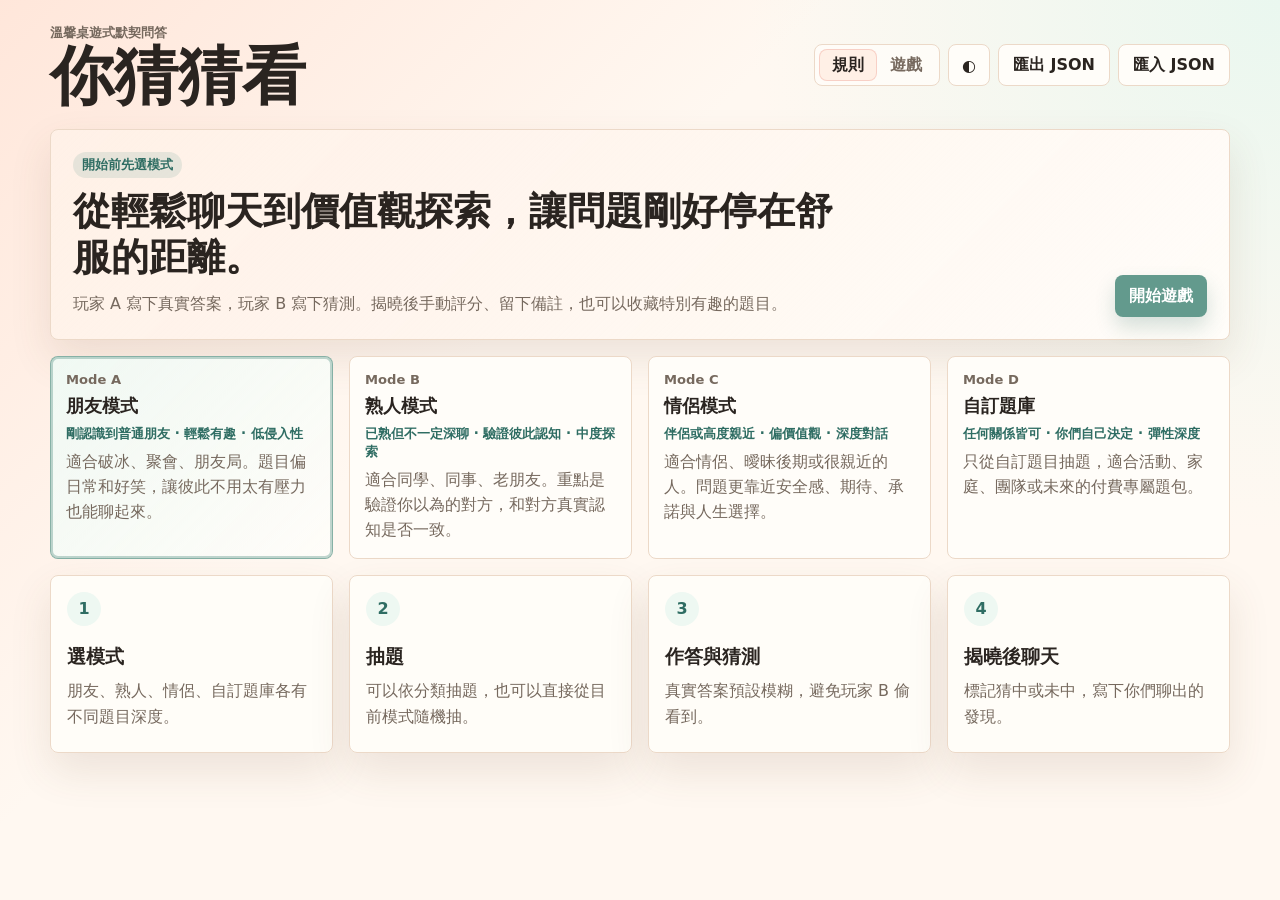
==== index.html @ 855d8046 "AI-edited: Add face-to-face table aid mode Model: GPT-5  Reasoning: not exposed" ====
<!doctype html>
<html lang="zh-Hant">
  <head>
    <meta charset="utf-8" />
    <meta name="viewport" content="width=device-width, initial-scale=1" />
    <title>你猜猜看</title>
    <link rel="stylesheet" href="styles.css" />
  </head>
  <body>
    <div class="app-shell">
      <header class="topbar">
        <div class="brand-block">
          <p class="eyebrow">溫馨桌遊式默契問答</p>
          <h1>你猜猜看</h1>
        </div>

        <div class="topbar-actions">
          <nav class="view-tabs" aria-label="頁面切換">
            <button class="tab-button is-active" data-view="rules" type="button">規則</button>
            <button class="tab-button" data-view="game" type="button">遊戲</button>
          </nav>
          <button class="icon-button" id="themeToggle" type="button" aria-label="切換深色模式" title="切換深色模式">
            <span id="themeIcon" aria-hidden="true">◐</span>
          </button>
          <button class="ghost-button" id="exportBtn" type="button">匯出 JSON</button>
          <label class="ghost-button import-label" for="importFile">匯入 JSON</label>
          <input id="importFile" type="file" accept="application/json" hidden />
        </div>
      </header>

      <main>
        <section class="rules-page" id="rulesPage" aria-label="規則介紹">
          <div class="rules-hero">
            <div>
              <span class="soft-pill">開始前先選模式</span>
              <h2>從輕鬆聊天到價值觀探索，讓問題剛好停在舒服的距離。</h2>
              <p>玩家 A 寫下真實答案，玩家 B 寫下猜測。揭曉後手動評分、留下備註，也可以收藏特別有趣的題目。</p>
            </div>
            <button class="primary-button" id="startGameBtn" type="button">開始遊戲</button>
          </div>

          <div class="mode-grid" id="rulesModeGrid" aria-label="模式介紹"></div>

          <div class="rules-grid">
            <article>
              <strong>1</strong>
              <h3>選模式</h3>
              <p>朋友、熟人、情侶、自訂題庫各有不同題目深度。</p>
            </article>
            <article>
              <strong>2</strong>
              <h3>抽題</h3>
              <p>可以依分類抽題，也可以直接從目前模式隨機抽。</p>
            </article>
            <article>
              <strong>3</strong>
              <h3>作答與猜測</h3>
              <p>真實答案預設模糊，避免玩家 B 偷看到。</p>
            </article>
            <article>
              <strong>4</strong>
              <h3>揭曉後聊天</h3>
              <p>標記猜中或未中，寫下你們聊出的發現。</p>
            </article>
          </div>
        </section>

        <section class="game-page" id="gamePage" aria-label="遊戲主頁" hidden>
          <section class="mode-section" aria-label="遊戲模式">
            <div class="section-head">
              <div>
                <p class="eyebrow">遊戲模式</p>
                <h2>選擇這一輪的問題深度</h2>
              </div>
              <span id="modeHint">Mode A 朋友模式</span>
            </div>
            <div class="mode-grid" id="modeGrid"></div>
          </section>

          <section class="game-board">
            <aside class="score-strip">
              <div class="score-card">
                <span class="score-label">已完成</span>
                <strong id="completedCount">0</strong>
              </div>
              <div class="score-card">
                <span class="score-label">猜中率</span>
                <strong id="hitRate">0%</strong>
              </div>
              <div class="score-card">
                <span class="score-label">常猜錯</span>
                <strong id="weakCategory">尚無</strong>
              </div>
              <div class="score-card">
                <span class="score-label">收藏</span>
                <strong id="favoriteCount">0</strong>
              </div>
            </aside>

            <section class="play-card" id="playCard">
              <div class="card-pattern" aria-hidden="true"></div>
              <div class="play-card-head">
                <div>
                  <span class="category-pill" id="currentMeta">準備開始</span>
                  <h2 id="questionText">先選模式，再抽一張題卡。</h2>
                </div>
                <div class="card-actions">
                  <button class="ghost-button" id="faceModeToggle" type="button">同機玩法</button>
                  <button class="ghost-button" id="hosterToggle" type="button">HOSTER OFF</button>
                  <button class="star-button" id="favoriteBtn" type="button" aria-label="收藏題目" title="收藏題目">☆</button>
                </div>
              </div>

              <div class="draw-row">
                <label for="questionNumberSelect">指定題號</label>
                <select id="questionNumberSelect"></select>
                <button class="primary-button" id="goQuestionBtn" type="button">前往題號</button>
              </div>

              <div class="draw-row secondary-filter-row">
                <label for="categoryFilter">輔助分類</label>
                <select id="categoryFilter"></select>
              </div>

              <aside class="face-flow-card" id="faceFlowCard" hidden>
                <strong>面對面玩法</strong>
                <p>兩個人各自把網頁切到同一題號。玩家 B 先口頭猜，玩家 A 再口頭揭曉。這個裝置只記錄對方猜測是否準確、備註和收藏，不需要輸入真實答案。</p>
              </aside>

              <aside class="hoster-panel" id="hosterPanel" hidden>
                <div class="section-head">
                  <h3>主持人提示</h3>
                  <span id="hosterStage">尚未抽題</span>
                </div>
                <dl>
                  <div>
                    <dt>提問目的</dt>
                    <dd id="hosterPurpose">抽題後會顯示這題適合怎麼帶。</dd>
                  </div>
                  <div>
                    <dt>使用框架</dt>
                    <dd id="hosterFramework">可作為未來付費題包或主持腳本的內容層。</dd>
                  </div>
                  <div>
                    <dt>流程提醒</dt>
                    <dd id="hosterTips">先讓玩家 B 說猜測理由，再揭曉玩家 A 的答案。</dd>
                  </div>
                  <div>
                    <dt>注意事項</dt>
                    <dd id="hosterWatchOut">保持舒服界線，不把猜錯解讀成不在乎。</dd>
                  </div>
                </dl>
              </aside>

              <div class="answer-grid">
                <article class="answer-panel">
                  <div class="panel-title">
                    <h3>玩家 A 真實答案</h3>
                    <label class="toggle">
                      <input id="hideAnswerToggle" type="checkbox" checked />
                      <span>隱藏</span>
                    </label>
                  </div>
                  <textarea id="realAnswer" rows="5" placeholder="玩家 A 在這裡輸入真實答案"></textarea>
                </article>

                <article class="answer-panel">
                  <div class="panel-title">
                    <h3>玩家 B 猜測答案</h3>
                  </div>
                  <textarea id="guessAnswer" rows="5" placeholder="玩家 B 猜猜看對方會怎麼回答"></textarea>
                </article>
              </div>

              <div class="reveal-section" id="revealSection" hidden>
                <div>
                  <span class="score-label">真實答案</span>
                  <p id="revealedReal"></p>
                </div>
                <div>
                  <span class="score-label">猜測答案</span>
                  <p id="revealedGuess"></p>
                </div>
              </div>

              <div class="round-tools">
                <button class="secondary-button" id="revealBtn" type="button">揭曉答案</button>
                <fieldset class="rating-group">
                  <legend>對方猜測評分</legend>
                  <label><input type="radio" name="rating" value="hit" /> 猜中</label>
                  <label><input type="radio" name="rating" value="miss" checked /> 未猜中</label>
                </fieldset>
              </div>

              <label class="notes-label" for="notes">評分備註</label>
              <textarea id="notes" rows="4" placeholder="記下對方猜測哪裡準、哪裡誤會，或你們聊出來的有趣發現"></textarea>

              <div class="commit-row">
                <p id="saveStatus" role="status">localStorage 自動保存中</p>
                <button class="primary-button" id="completeBtn" type="button">完成本題</button>
              </div>
            </section>
          </section>

          <section class="workspace-grid">
            <article class="tool-panel">
              <div class="section-head">
                <h2>題庫策略</h2>
                <span id="questionTotal">36 題</span>
              </div>
              <div class="library-note">
                <strong>題庫由我們維護</strong>
                <p>玩家只負責遊玩、評分與備註。預設題庫先使用已挑選題目，候選題會保留在資料檔中，未來再由我們整理成正式題包、活動題包或 HOSTER 題包。</p>
              </div>
            </article>

            <article class="tool-panel">
              <div class="section-head">
                <h2>題庫管理</h2>
                <select id="managerFilter" aria-label="篩選題庫分類"></select>
              </div>
              <div class="question-list" id="questionList"></div>
            </article>

            <article class="tool-panel wide-panel">
              <div class="section-head">
                <h2>回合紀錄</h2>
                <button class="danger-button" id="clearRoundsBtn" type="button">清除紀錄</button>
              </div>
              <div class="history-list" id="historyList"></div>
            </article>

            <article class="tool-panel future-panel">
              <div class="section-head">
                <h2>可變現內容層</h2>
                <span>目前：本機 JSON 題包</span>
              </div>
              <div class="bias-preview">
                <div>
                  <span>HOSTER 提示</span>
                  <strong id="assumedProfile">可延伸為主持腳本、活動題包、專業版題庫</strong>
                </div>
                <div>
                  <span>低優先串接</span>
                  <strong id="realProfile">Google Drive 匯出可等產品方向更明確再做</strong>
                </div>
              </div>
            </article>
          </section>
        </section>
      </main>
    </div>

    <template id="modeCardTemplate">
      <button class="mode-card" type="button">
        <span></span>
        <strong></strong>
        <small></small>
        <p></p>
      </button>
    </template>

    <template id="questionItemTemplate">
      <div class="question-item">
        <span class="category-pill"></span>
        <p></p>
        <button class="tiny-button" type="button">抽這題</button>
      </div>
    </template>

    <template id="historyItemTemplate">
      <div class="history-item">
        <div>
          <span class="category-pill"></span>
          <h3></h3>
          <p></p>
        </div>
        <strong></strong>
      </div>
    </template>

    <script src="questions-data.js"></script>
    <script src="app.js"></script>
  </body>
</html>
---- styles.css ----
:root {
  color-scheme: light;
  --bg: #fff8f1;
  --surface: #fffdf9;
  --surface-2: #fff0e6;
  --surface-3: #eef8f2;
  --text: #2a2420;
  --muted: #76695e;
  --line: #ecd9c8;
  --brand: #639a8d;
  --brand-strong: #2f6d63;
  --accent: #e99386;
  --gold: #efc96f;
  --green: #6fa77b;
  --danger: #c85d58;
  --shadow: 0 18px 42px rgba(109, 77, 48, 0.12);
  --radius: 8px;
}

body.dark {
  color-scheme: dark;
  --bg: #25211e;
  --surface: #322d28;
  --surface-2: #3e352f;
  --surface-3: #30433b;
  --text: #fff8ee;
  --muted: #d8c7b7;
  --line: #5b5047;
  --brand: #91c8bd;
  --brand-strong: #b8eee5;
  --accent: #f0a094;
  --gold: #f1cd7a;
  --green: #9bd3a6;
  --danger: #ec8b84;
  --shadow: 0 22px 48px rgba(0, 0, 0, 0.28);
}

* {
  box-sizing: border-box;
}

body {
  margin: 0;
  min-height: 100vh;
  background:
    linear-gradient(135deg, rgba(255, 228, 215, 0.88), transparent 38%),
    radial-gradient(circle at top right, rgba(232, 247, 239, 0.92), transparent 34%),
    var(--bg);
  color: var(--text);
  font-family: "Noto Sans TC", "Microsoft JhengHei", system-ui, sans-serif;
}

button,
input,
select,
textarea {
  font: inherit;
}

button,
select,
textarea,
.import-label {
  border-radius: var(--radius);
}

button,
.import-label {
  min-height: 42px;
  border: 0;
  cursor: pointer;
  transition:
    transform 160ms ease,
    box-shadow 160ms ease,
    background 160ms ease;
}

button:hover,
.import-label:hover {
  transform: translateY(-1px);
}

button:active,
.import-label:active {
  transform: translateY(0);
}

select,
textarea {
  width: 100%;
  border: 1px solid var(--line);
  background: var(--surface);
  color: var(--text);
}

select {
  min-height: 42px;
  padding: 0 12px;
}

textarea {
  resize: vertical;
  padding: 12px;
  line-height: 1.6;
}

h1,
h2,
h3,
p {
  margin-top: 0;
}

h1 {
  margin-bottom: 0;
  font-size: clamp(2rem, 5vw, 4.2rem);
  line-height: 0.95;
}

.app-shell {
  width: min(1180px, calc(100% - 32px));
  margin: 0 auto;
  padding: 24px 0 48px;
}

.topbar,
.topbar-actions,
.game-board,
.workspace-grid,
.draw-row,
.round-tools,
.commit-row,
.section-head,
.panel-title,
.rules-hero {
  display: flex;
}

.topbar {
  align-items: center;
  justify-content: space-between;
  gap: 16px;
  margin-bottom: 22px;
}

.brand-block {
  min-width: 210px;
}

.eyebrow,
.score-label,
.notes-label,
.question-form label,
.draw-row label,
.rating-group legend,
.mode-card span,
.soft-pill {
  color: var(--muted);
  font-size: 0.82rem;
  font-weight: 800;
  letter-spacing: 0;
}

.eyebrow {
  margin: 0 0 4px;
}

.topbar-actions {
  align-items: center;
  justify-content: flex-end;
  gap: 8px;
  flex-wrap: wrap;
}

.view-tabs {
  display: inline-flex;
  min-height: 42px;
  padding: 4px;
  border: 1px solid var(--line);
  border-radius: var(--radius);
  background: color-mix(in srgb, var(--surface), transparent 10%);
}

.tab-button {
  min-height: 32px;
  padding: 0 13px;
  background: transparent;
  color: var(--muted);
  font-weight: 900;
}

.tab-button.is-active {
  background: var(--surface-2);
  color: var(--text);
  box-shadow: inset 0 0 0 1px color-mix(in srgb, var(--accent), transparent 66%);
}

.icon-button,
.star-button {
  width: 42px;
  padding: 0;
  display: inline-grid;
  place-items: center;
  background: var(--surface);
  color: var(--text);
  border: 1px solid var(--line);
}

.ghost-button,
.import-label,
.secondary-button,
.primary-button,
.danger-button,
.tiny-button {
  display: inline-flex;
  align-items: center;
  justify-content: center;
  padding: 0 14px;
  font-weight: 850;
  text-decoration: none;
}

.ghost-button,
.import-label {
  background: var(--surface);
  color: var(--text);
  border: 1px solid var(--line);
}

.ghost-button.is-active {
  background: var(--surface-3);
  color: var(--brand-strong);
  border-color: color-mix(in srgb, var(--brand), transparent 44%);
}

.primary-button {
  background: var(--brand);
  color: #fff;
  box-shadow: 0 10px 20px rgba(47, 109, 99, 0.2);
}

.secondary-button {
  background: var(--gold);
  color: #2c2108;
}

.danger-button {
  background: transparent;
  color: var(--danger);
  border: 1px solid color-mix(in srgb, var(--danger), transparent 58%);
}

.tiny-button {
  min-height: 34px;
  padding: 0 10px;
  background: var(--surface);
  color: var(--text);
  border: 1px solid var(--line);
}

.rules-page,
.game-page {
  animation: revealIn 220ms ease-out;
}

.rules-page[hidden],
.game-page[hidden] {
  display: none;
}

.rules-hero,
.mode-section,
.score-card,
.play-card,
.tool-panel,
.rules-grid article {
  border: 1px solid var(--line);
  background: color-mix(in srgb, var(--surface), transparent 4%);
  box-shadow: var(--shadow);
  border-radius: var(--radius);
}

.rules-hero {
  align-items: end;
  justify-content: space-between;
  gap: 18px;
  margin-bottom: 16px;
  padding: 22px;
  background:
    linear-gradient(135deg, color-mix(in srgb, var(--surface-2), transparent 4%), transparent),
    var(--surface);
}

.rules-hero h2 {
  max-width: 790px;
  margin: 10px 0 10px;
  font-size: clamp(1.45rem, 3vw, 2.6rem);
  line-height: 1.2;
}

.rules-hero p {
  max-width: 760px;
  margin-bottom: 0;
  color: var(--muted);
  line-height: 1.7;
}

.soft-pill,
.category-pill {
  display: inline-flex;
  align-items: center;
  min-height: 26px;
  padding: 3px 9px;
  border-radius: 999px;
  background: color-mix(in srgb, var(--brand), transparent 84%);
  color: var(--brand-strong);
  white-space: nowrap;
}

.mode-section {
  padding: 18px;
  margin-bottom: 16px;
}

.mode-grid,
.rules-grid,
.answer-grid,
.workspace-grid {
  display: grid;
  gap: 16px;
}

.mode-grid {
  grid-template-columns: repeat(4, minmax(0, 1fr));
}

.mode-card {
  min-height: 168px;
  display: grid;
  align-content: start;
  gap: 7px;
  padding: 15px;
  text-align: left;
  background: var(--surface);
  color: var(--text);
  border: 1px solid var(--line);
}

.mode-card strong {
  font-size: 1.12rem;
}

.mode-card small {
  color: var(--brand-strong);
  font-weight: 900;
}

.mode-card p {
  margin-bottom: 0;
  color: var(--muted);
  line-height: 1.55;
}

.mode-card.is-active {
  background:
    linear-gradient(135deg, color-mix(in srgb, var(--surface-3), transparent 12%), transparent),
    var(--surface);
  border-color: color-mix(in srgb, var(--brand), transparent 24%);
  box-shadow: inset 0 0 0 2px color-mix(in srgb, var(--brand), transparent 60%);
}

.rules-grid {
  grid-template-columns: repeat(4, minmax(0, 1fr));
  margin-top: 16px;
}

.rules-grid article {
  min-height: 178px;
  padding: 16px;
}

.rules-grid strong {
  display: inline-grid;
  place-items: center;
  width: 34px;
  height: 34px;
  margin-bottom: 18px;
  border-radius: 50%;
  background: var(--surface-3);
  color: var(--brand-strong);
}

.rules-grid h3 {
  margin-bottom: 8px;
}

.rules-grid p {
  margin-bottom: 0;
  color: var(--muted);
  line-height: 1.65;
}

.section-head {
  align-items: center;
  justify-content: space-between;
  gap: 12px;
  margin-bottom: 10px;
}

.section-head h2,
.panel-title h3 {
  margin: 0;
  font-size: 1.05rem;
}

.game-board {
  align-items: stretch;
  gap: 16px;
}

.score-strip {
  width: 168px;
  display: grid;
  gap: 10px;
  align-content: start;
}

.score-card {
  min-height: 86px;
  padding: 14px;
}

.score-card strong {
  display: block;
  margin-top: 6px;
  font-size: 1.45rem;
  line-height: 1.15;
  word-break: break-word;
}

.play-card {
  position: relative;
  flex: 1;
  overflow: hidden;
  padding: 22px;
}

.card-pattern {
  position: absolute;
  inset: 0;
  pointer-events: none;
  opacity: 0.14;
  background-image:
    linear-gradient(45deg, transparent 47%, var(--brand) 48%, var(--brand) 52%, transparent 53%),
    linear-gradient(-45deg, transparent 47%, var(--accent) 48%, var(--accent) 52%, transparent 53%);
  background-size: 42px 42px;
  mask-image: linear-gradient(90deg, transparent, black 22%, transparent 85%);
}

.play-card > *:not(.card-pattern) {
  position: relative;
}

.play-card-head {
  display: grid;
  grid-template-columns: 1fr auto;
  gap: 12px;
  align-items: start;
}

.card-actions {
  display: flex;
  align-items: center;
  gap: 8px;
}

.play-card h2 {
  margin: 10px 0 0;
  max-width: 820px;
  font-size: clamp(1.45rem, 3vw, 2.55rem);
  line-height: 1.2;
}

.star-button {
  color: var(--gold);
  font-size: 1.6rem;
}

.star-button.is-active {
  background: color-mix(in srgb, var(--gold), transparent 76%);
}

.draw-row {
  align-items: end;
  gap: 10px;
  margin: 22px 0;
}

.draw-row label {
  min-width: 72px;
  padding-bottom: 12px;
}

.hoster-panel {
  margin-bottom: 18px;
  padding: 15px;
  border: 1px solid color-mix(in srgb, var(--brand), transparent 56%);
  border-radius: var(--radius);
  background:
    linear-gradient(135deg, color-mix(in srgb, var(--surface-3), transparent 18%), transparent),
    var(--surface);
}

.face-sync-panel,
.face-flow-card {
  margin-bottom: 18px;
  padding: 15px;
  border: 1px solid color-mix(in srgb, var(--accent), transparent 58%);
  border-radius: var(--radius);
  background:
    linear-gradient(135deg, color-mix(in srgb, var(--surface-2), transparent 18%), transparent),
    var(--surface);
}

.face-sync-panel:not([hidden]),
.face-flow-card:not([hidden]) {
  display: block;
}

.face-sync-panel h3 {
  margin: 0;
}

.face-sync-panel p,
.face-flow-card p {
  margin-bottom: 12px;
  color: var(--muted);
  line-height: 1.65;
}

.face-flow-card strong {
  display: block;
  margin-bottom: 6px;
  color: var(--brand-strong);
}

.sync-grid {
  display: grid;
  grid-template-columns: repeat(2, minmax(0, 1fr));
  gap: 12px;
}

.sync-grid label {
  display: block;
  margin-bottom: 6px;
  color: var(--muted);
  font-size: 0.82rem;
  font-weight: 800;
}

.sync-actions {
  display: flex;
  justify-content: flex-end;
  gap: 10px;
  margin-top: 12px;
}

.play-card.face-to-face .answer-grid,
.play-card.face-to-face .reveal-section,
.play-card.face-to-face #revealBtn {
  display: none !important;
}

.hoster-panel:not([hidden]) {
  display: block;
}

.hoster-panel h3 {
  margin: 0;
}

.hoster-panel dl {
  display: grid;
  grid-template-columns: repeat(2, minmax(0, 1fr));
  gap: 12px;
  margin: 0;
}

.hoster-panel div {
  min-width: 0;
}

.hoster-panel dt {
  margin-bottom: 4px;
  color: var(--brand-strong);
  font-size: 0.82rem;
  font-weight: 900;
}

.hoster-panel dd {
  margin: 0;
  color: var(--muted);
  line-height: 1.6;
}

.answer-grid {
  grid-template-columns: repeat(2, minmax(0, 1fr));
}

.answer-panel {
  min-width: 0;
  padding: 14px;
  border: 1px dashed var(--line);
  border-radius: var(--radius);
  background: color-mix(in srgb, var(--surface-2), transparent 34%);
}

.panel-title {
  align-items: center;
  justify-content: space-between;
  gap: 12px;
  margin-bottom: 10px;
}

.toggle {
  display: inline-flex;
  align-items: center;
  gap: 6px;
  color: var(--muted);
  font-size: 0.88rem;
  font-weight: 750;
}

#realAnswer.is-hidden {
  filter: blur(7px);
}

.reveal-section {
  grid-template-columns: repeat(2, minmax(0, 1fr));
  gap: 12px;
  margin-top: 14px;
  animation: revealIn 220ms ease-out;
}

.reveal-section:not([hidden]) {
  display: grid;
}

.reveal-section div {
  padding: 14px;
  border-radius: var(--radius);
  background: var(--surface);
  border: 1px solid var(--line);
}

.reveal-section p {
  margin: 8px 0 0;
  white-space: pre-wrap;
}

.round-tools {
  align-items: center;
  justify-content: space-between;
  gap: 12px;
  margin: 16px 0;
}

.rating-group {
  display: flex;
  align-items: center;
  gap: 12px;
  min-height: 42px;
  margin: 0;
  padding: 0 12px;
  border: 1px solid var(--line);
  border-radius: var(--radius);
  background: var(--surface);
}

.rating-group label {
  display: inline-flex;
  align-items: center;
  gap: 5px;
  font-weight: 750;
}

.notes-label {
  display: block;
  margin-bottom: 8px;
}

.commit-row {
  align-items: center;
  justify-content: space-between;
  gap: 12px;
  margin-top: 14px;
}

#saveStatus {
  margin: 0;
  color: var(--muted);
  font-size: 0.9rem;
}

.workspace-grid {
  grid-template-columns: repeat(2, minmax(0, 1fr));
  margin-top: 16px;
}

.tool-panel {
  min-width: 0;
  padding: 18px;
}

.wide-panel {
  grid-column: 1 / -1;
}

.question-form {
  display: grid;
  gap: 9px;
}

.library-note {
  padding: 14px;
  border: 1px solid var(--line);
  border-radius: var(--radius);
  background: var(--surface-2);
}

.library-note strong {
  display: block;
  margin-bottom: 8px;
  color: var(--brand-strong);
}

.library-note p {
  margin-bottom: 0;
  color: var(--muted);
  line-height: 1.7;
}

.question-list,
.history-list {
  display: grid;
  gap: 10px;
  max-height: 370px;
  overflow: auto;
  padding-right: 4px;
}

.question-item,
.history-item,
.bias-preview {
  border: 1px solid var(--line);
  border-radius: var(--radius);
  background: var(--surface-2);
}

.question-item {
  display: grid;
  grid-template-columns: auto 1fr auto;
  align-items: center;
  gap: 10px;
  padding: 10px;
}

.question-item p,
.history-item p {
  margin: 0;
}

.history-item {
  display: grid;
  grid-template-columns: 1fr auto;
  gap: 12px;
  padding: 12px;
}

.history-item h3 {
  margin: 8px 0 6px;
  font-size: 1rem;
}

.history-item strong {
  align-self: center;
  color: var(--green);
}

.history-item strong.is-miss {
  color: var(--danger);
}

.bias-preview {
  display: grid;
  grid-template-columns: repeat(2, minmax(0, 1fr));
  gap: 1px;
  overflow: hidden;
}

.bias-preview div {
  padding: 16px;
  background: var(--surface-2);
}

.bias-preview span {
  display: block;
  color: var(--muted);
  font-weight: 750;
  margin-bottom: 8px;
}

.bias-preview strong {
  line-height: 1.45;
}

.empty-state {
  margin: 0;
  color: var(--muted);
  line-height: 1.6;
}

@keyframes revealIn {
  from {
    opacity: 0;
    transform: translateY(8px);
  }
  to {
    opacity: 1;
    transform: translateY(0);
  }
}

@media (max-width: 980px) {
  .game-board,
  .topbar {
    flex-direction: column;
    align-items: stretch;
  }

  .topbar-actions {
    justify-content: flex-start;
  }

  .score-strip {
    width: 100%;
    grid-template-columns: repeat(4, minmax(0, 1fr));
  }

  .mode-grid,
  .rules-grid {
    grid-template-columns: repeat(2, minmax(0, 1fr));
  }
}

@media (max-width: 720px) {
  .app-shell {
    width: min(100% - 22px, 1180px);
    padding-top: 14px;
  }

  .rules-hero,
  .draw-row,
  .round-tools,
  .commit-row,
  .play-card-head,
  .section-head {
    align-items: stretch;
    flex-direction: column;
  }

  .score-strip,
  .answer-grid,
  .workspace-grid,
  .mode-grid,
  .rules-grid,
  .hoster-panel dl,
  .sync-grid,
  .reveal-section:not([hidden]),
  .bias-preview {
    grid-template-columns: 1fr;
  }

  .sync-actions {
    flex-direction: column;
  }

  .draw-row label {
    padding-bottom: 0;
  }

  .question-item,
  .history-item {
    grid-template-columns: 1fr;
  }

  .play-card,
  .tool-panel,
  .mode-section {
    padding: 15px;
  }
}
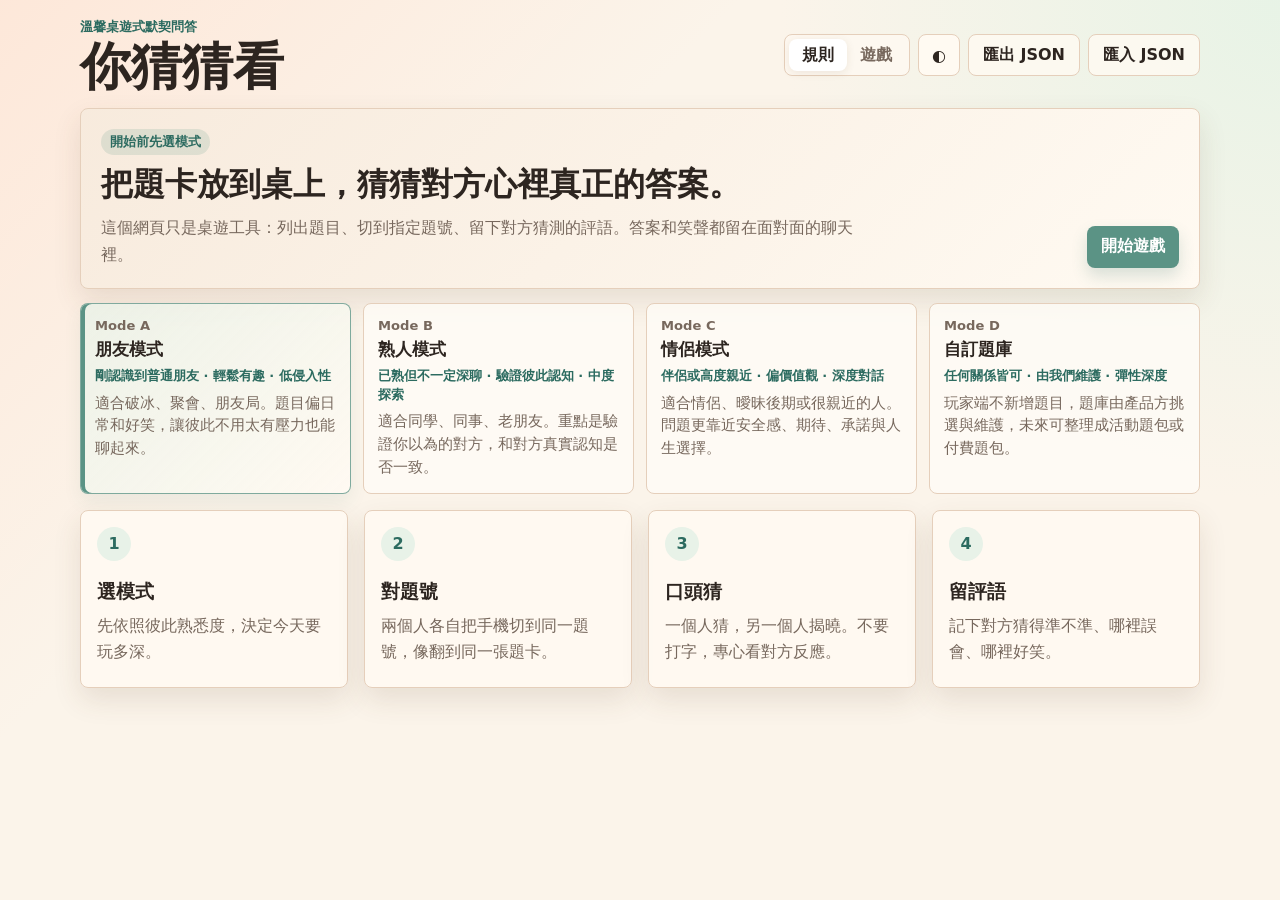
==== commit d2d87340: "AI-edited: Simplify game into tabletop aid Model: GPT-5  Reasoning: not exposed" ====
--- a/index.html
+++ b/index.html
@@ -33,9 +33,10 @@
           <div class="rules-hero">
             <div>
               <span class="soft-pill">開始前先選模式</span>
-              <h2>從輕鬆聊天到價值觀探索，讓問題剛好停在舒服的距離。</h2>
-              <p>玩家 A 寫下真實答案，玩家 B 寫下猜測。揭曉後手動評分、留下備註，也可以收藏特別有趣的題目。</p>
+              <h2>把題卡放到桌上，猜猜對方心裡真正的答案。</h2>
+              <p>這個網頁只是桌遊工具：列出題目、切到指定題號、留下對方猜測的評語。答案和笑聲都留在面對面的聊天裡。</p>
             </div>
+            <img class="hero-card-art" src="assets/table-cards.svg" alt="" />
             <button class="primary-button" id="startGameBtn" type="button">開始遊戲</button>
           </div>
 
@@ -45,22 +46,22 @@
             <article>
               <strong>1</strong>
               <h3>選模式</h3>
-              <p>朋友、熟人、情侶、自訂題庫各有不同題目深度。</p>
+              <p>先依照彼此熟悉度，決定今天要玩多深。</p>
             </article>
             <article>
               <strong>2</strong>
-              <h3>抽題</h3>
-              <p>可以依分類抽題，也可以直接從目前模式隨機抽。</p>
+              <h3>對題號</h3>
+              <p>兩個人各自把手機切到同一題號，像翻到同一張題卡。</p>
             </article>
             <article>
               <strong>3</strong>
-              <h3>作答與猜測</h3>
-              <p>真實答案預設模糊，避免玩家 B 偷看到。</p>
+              <h3>口頭猜</h3>
+              <p>一個人猜，另一個人揭曉。不要打字，專心看對方反應。</p>
             </article>
             <article>
               <strong>4</strong>
-              <h3>揭曉後聊天</h3>
-              <p>標記猜中或未中，寫下你們聊出的發現。</p>
+              <h3>留評語</h3>
+              <p>記下對方猜得準不準、哪裡誤會、哪裡好笑。</p>
             </article>
           </div>
         </section>
@@ -83,18 +84,6 @@
                 <span class="score-label">已完成</span>
                 <strong id="completedCount">0</strong>
               </div>
-              <div class="score-card">
-                <span class="score-label">猜中率</span>
-                <strong id="hitRate">0%</strong>
-              </div>
-              <div class="score-card">
-                <span class="score-label">常猜錯</span>
-                <strong id="weakCategory">尚無</strong>
-              </div>
-              <div class="score-card">
-                <span class="score-label">收藏</span>
-                <strong id="favoriteCount">0</strong>
-              </div>
             </aside>
 
             <section class="play-card" id="playCard">
@@ -105,7 +94,6 @@
                   <h2 id="questionText">先選模式，再抽一張題卡。</h2>
                 </div>
                 <div class="card-actions">
-                  <button class="ghost-button" id="faceModeToggle" type="button">同機玩法</button>
                   <button class="ghost-button" id="hosterToggle" type="button">HOSTER OFF</button>
                   <button class="star-button" id="favoriteBtn" type="button" aria-label="收藏題目" title="收藏題目">☆</button>
                 </div>
@@ -114,16 +102,10 @@
               <div class="draw-row">
                 <label for="questionNumberSelect">指定題號</label>
                 <select id="questionNumberSelect"></select>
-                <button class="primary-button" id="goQuestionBtn" type="button">前往題號</button>
               </div>
 
-              <div class="draw-row secondary-filter-row">
-                <label for="categoryFilter">輔助分類</label>
-                <select id="categoryFilter"></select>
-              </div>
-
-              <aside class="face-flow-card" id="faceFlowCard" hidden>
-                <strong>面對面玩法</strong>
+              <aside class="face-flow-card" id="faceFlowCard">
+                <strong>桌遊輔助道具</strong>
                 <p>兩個人各自把網頁切到同一題號。玩家 B 先口頭猜，玩家 A 再口頭揭曉。這個裝置只記錄對方猜測是否準確、備註和收藏，不需要輸入真實答案。</p>
               </aside>
 
@@ -152,39 +134,7 @@
                 </dl>
               </aside>
 
-              <div class="answer-grid">
-                <article class="answer-panel">
-                  <div class="panel-title">
-                    <h3>玩家 A 真實答案</h3>
-                    <label class="toggle">
-                      <input id="hideAnswerToggle" type="checkbox" checked />
-                      <span>隱藏</span>
-                    </label>
-                  </div>
-                  <textarea id="realAnswer" rows="5" placeholder="玩家 A 在這裡輸入真實答案"></textarea>
-                </article>
-
-                <article class="answer-panel">
-                  <div class="panel-title">
-                    <h3>玩家 B 猜測答案</h3>
-                  </div>
-                  <textarea id="guessAnswer" rows="5" placeholder="玩家 B 猜猜看對方會怎麼回答"></textarea>
-                </article>
-              </div>
-
-              <div class="reveal-section" id="revealSection" hidden>
-                <div>
-                  <span class="score-label">真實答案</span>
-                  <p id="revealedReal"></p>
-                </div>
-                <div>
-                  <span class="score-label">猜測答案</span>
-                  <p id="revealedGuess"></p>
-                </div>
-              </div>
-
               <div class="round-tools">
-                <button class="secondary-button" id="revealBtn" type="button">揭曉答案</button>
                 <fieldset class="rating-group">
                   <legend>對方猜測評分</legend>
                   <label><input type="radio" name="rating" value="hit" /> 猜中</label>
@@ -192,59 +142,23 @@
                 </fieldset>
               </div>
 
-              <label class="notes-label" for="notes">評分備註</label>
-              <textarea id="notes" rows="4" placeholder="記下對方猜測哪裡準、哪裡誤會，或你們聊出來的有趣發現"></textarea>
+              <label class="notes-label" for="notes">給對方猜測的評語</label>
+              <textarea id="notes" rows="4" placeholder="例如：你猜到我很在意這件事，但完全猜錯原因。"></textarea>
 
               <div class="commit-row">
                 <p id="saveStatus" role="status">localStorage 自動保存中</p>
-                <button class="primary-button" id="completeBtn" type="button">完成本題</button>
+                <button class="primary-button" id="completeBtn" type="button">留下評語</button>
               </div>
             </section>
           </section>
 
-          <section class="workspace-grid">
-            <article class="tool-panel">
-              <div class="section-head">
-                <h2>題庫策略</h2>
-                <span id="questionTotal">36 題</span>
-              </div>
-              <div class="library-note">
-                <strong>題庫由我們維護</strong>
-                <p>玩家只負責遊玩、評分與備註。預設題庫先使用已挑選題目，候選題會保留在資料檔中，未來再由我們整理成正式題包、活動題包或 HOSTER 題包。</p>
-              </div>
-            </article>
-
-            <article class="tool-panel">
-              <div class="section-head">
-                <h2>題庫管理</h2>
-                <select id="managerFilter" aria-label="篩選題庫分類"></select>
-              </div>
-              <div class="question-list" id="questionList"></div>
-            </article>
-
+          <section class="workspace-grid compact-workspace">
             <article class="tool-panel wide-panel">
               <div class="section-head">
-                <h2>回合紀錄</h2>
+                <h2>評語紀錄</h2>
                 <button class="danger-button" id="clearRoundsBtn" type="button">清除紀錄</button>
               </div>
               <div class="history-list" id="historyList"></div>
-            </article>
-
-            <article class="tool-panel future-panel">
-              <div class="section-head">
-                <h2>可變現內容層</h2>
-                <span>目前：本機 JSON 題包</span>
-              </div>
-              <div class="bias-preview">
-                <div>
-                  <span>HOSTER 提示</span>
-                  <strong id="assumedProfile">可延伸為主持腳本、活動題包、專業版題庫</strong>
-                </div>
-                <div>
-                  <span>低優先串接</span>
-                  <strong id="realProfile">Google Drive 匯出可等產品方向更明確再做</strong>
-                </div>
-              </div>
             </article>
           </section>
         </section>
--- a/styles.css
+++ b/styles.css
@@ -1,19 +1,19 @@
 :root {
   color-scheme: light;
-  --bg: #fff8f1;
-  --surface: #fffdf9;
-  --surface-2: #fff0e6;
-  --surface-3: #eef8f2;
-  --text: #2a2420;
-  --muted: #76695e;
-  --line: #ecd9c8;
-  --brand: #639a8d;
-  --brand-strong: #2f6d63;
-  --accent: #e99386;
-  --gold: #efc96f;
-  --green: #6fa77b;
-  --danger: #c85d58;
-  --shadow: 0 18px 42px rgba(109, 77, 48, 0.12);
+  --bg: #fbf4ea;
+  --surface: #fffaf2;
+  --surface-2: #f7eadc;
+  --surface-3: #e8f2e8;
+  --text: #2d2520;
+  --muted: #77685d;
+  --line: #e5cfbb;
+  --brand: #5b9385;
+  --brand-strong: #2c6b60;
+  --accent: #d98273;
+  --gold: #e8bf56;
+  --green: #638f6d;
+  --danger: #bd5b55;
+  --shadow: 0 12px 28px rgba(94, 66, 43, 0.12);
   --radius: 8px;
 }
 
@@ -43,8 +43,8 @@
   margin: 0;
   min-height: 100vh;
   background:
-    linear-gradient(135deg, rgba(255, 228, 215, 0.88), transparent 38%),
-    radial-gradient(circle at top right, rgba(232, 247, 239, 0.92), transparent 34%),
+    linear-gradient(135deg, rgba(255, 224, 207, 0.62), transparent 34%),
+    radial-gradient(circle at top right, rgba(226, 243, 229, 0.78), transparent 32%),
     var(--bg);
   color: var(--text);
   font-family: "Noto Sans TC", "Microsoft JhengHei", system-ui, sans-serif;
@@ -113,14 +113,15 @@
 
 h1 {
   margin-bottom: 0;
-  font-size: clamp(2rem, 5vw, 4.2rem);
-  line-height: 0.95;
+  font-size: clamp(2.1rem, 4vw, 3.35rem);
+  line-height: 1;
+  letter-spacing: 0;
 }
 
 .app-shell {
-  width: min(1180px, calc(100% - 32px));
+  width: min(1120px, calc(100% - 32px));
   margin: 0 auto;
-  padding: 24px 0 48px;
+  padding: 18px 0 42px;
 }
 
 .topbar,
@@ -140,7 +141,7 @@
   align-items: center;
   justify-content: space-between;
   gap: 16px;
-  margin-bottom: 22px;
+  margin-bottom: 16px;
 }
 
 .brand-block {
@@ -162,7 +163,8 @@
 }
 
 .eyebrow {
-  margin: 0 0 4px;
+  margin: 0 0 5px;
+  color: var(--brand-strong);
 }
 
 .topbar-actions {
@@ -178,7 +180,7 @@
   padding: 4px;
   border: 1px solid var(--line);
   border-radius: var(--radius);
-  background: color-mix(in srgb, var(--surface), transparent 10%);
+  background: rgba(255, 250, 242, 0.78);
 }
 
 .tab-button {
@@ -190,9 +192,9 @@
 }
 
 .tab-button.is-active {
-  background: var(--surface-2);
+  background: #fff;
   color: var(--text);
-  box-shadow: inset 0 0 0 1px color-mix(in srgb, var(--accent), transparent 66%);
+  box-shadow: 0 2px 8px rgba(94, 66, 43, 0.1);
 }
 
 .icon-button,
@@ -222,7 +224,7 @@
 
 .ghost-button,
 .import-label {
-  background: var(--surface);
+  background: rgba(255, 250, 242, 0.82);
   color: var(--text);
   border: 1px solid var(--line);
 }
@@ -236,7 +238,7 @@
 .primary-button {
   background: var(--brand);
   color: #fff;
-  box-shadow: 0 10px 20px rgba(47, 109, 99, 0.2);
+  box-shadow: 0 8px 16px rgba(47, 109, 99, 0.18);
 }
 
 .secondary-button {
@@ -275,7 +277,7 @@
 .tool-panel,
 .rules-grid article {
   border: 1px solid var(--line);
-  background: color-mix(in srgb, var(--surface), transparent 4%);
+  background: rgba(255, 250, 242, 0.92);
   box-shadow: var(--shadow);
   border-radius: var(--radius);
 }
@@ -284,8 +286,8 @@
   align-items: end;
   justify-content: space-between;
   gap: 18px;
-  margin-bottom: 16px;
-  padding: 22px;
+  margin-bottom: 14px;
+  padding: 20px;
   background:
     linear-gradient(135deg, color-mix(in srgb, var(--surface-2), transparent 4%), transparent),
     var(--surface);
@@ -294,7 +296,7 @@
 .rules-hero h2 {
   max-width: 790px;
   margin: 10px 0 10px;
-  font-size: clamp(1.45rem, 3vw, 2.6rem);
+  font-size: clamp(1.35rem, 2.5vw, 2.15rem);
   line-height: 1.2;
 }
 
@@ -318,8 +320,8 @@
 }
 
 .mode-section {
-  padding: 18px;
-  margin-bottom: 16px;
+  padding: 16px;
+  margin-bottom: 14px;
 }
 
 .mode-grid,
@@ -332,41 +334,46 @@
 
 .mode-grid {
   grid-template-columns: repeat(4, minmax(0, 1fr));
+  gap: 12px;
 }
 
 .mode-card {
-  min-height: 168px;
+  min-height: 136px;
   display: grid;
   align-content: start;
-  gap: 7px;
-  padding: 15px;
+  gap: 6px;
+  padding: 14px;
   text-align: left;
-  background: var(--surface);
+  background: rgba(255, 253, 248, 0.78);
   color: var(--text);
   border: 1px solid var(--line);
+  box-shadow: none;
 }
 
 .mode-card strong {
-  font-size: 1.12rem;
+  font-size: 1.04rem;
 }
 
 .mode-card small {
   color: var(--brand-strong);
-  font-weight: 900;
+  font-size: 0.8rem;
+  font-weight: 850;
+  line-height: 1.45;
 }
 
 .mode-card p {
   margin-bottom: 0;
   color: var(--muted);
+  font-size: 0.92rem;
   line-height: 1.55;
 }
 
 .mode-card.is-active {
-  background:
-    linear-gradient(135deg, color-mix(in srgb, var(--surface-3), transparent 12%), transparent),
-    var(--surface);
+  background: linear-gradient(135deg, rgba(232, 242, 232, 0.78), rgba(255, 250, 242, 0.92));
   border-color: color-mix(in srgb, var(--brand), transparent 24%);
-  box-shadow: inset 0 0 0 2px color-mix(in srgb, var(--brand), transparent 60%);
+  box-shadow:
+    inset 4px 0 0 var(--brand),
+    0 8px 18px rgba(47, 109, 99, 0.08);
 }
 
 .rules-grid {
@@ -404,7 +411,7 @@
   align-items: center;
   justify-content: space-between;
   gap: 12px;
-  margin-bottom: 10px;
+  margin-bottom: 12px;
 }
 
 .section-head h2,
@@ -415,25 +422,26 @@
 
 .game-board {
   align-items: stretch;
-  gap: 16px;
+  gap: 14px;
 }
 
 .score-strip {
-  width: 168px;
-  display: grid;
-  gap: 10px;
+  width: 148px;
+  display: grid;
+  gap: 8px;
   align-content: start;
 }
 
 .score-card {
-  min-height: 86px;
-  padding: 14px;
+  min-height: 76px;
+  padding: 12px;
+  background: rgba(255, 253, 248, 0.9);
 }
 
 .score-card strong {
   display: block;
-  margin-top: 6px;
-  font-size: 1.45rem;
+  margin-top: 5px;
+  font-size: 1.28rem;
   line-height: 1.15;
   word-break: break-word;
 }
@@ -442,19 +450,22 @@
   position: relative;
   flex: 1;
   overflow: hidden;
-  padding: 22px;
+  padding: 24px;
+  background:
+    linear-gradient(180deg, rgba(255, 253, 248, 0.96), rgba(255, 247, 238, 0.96)),
+    var(--surface);
 }
 
 .card-pattern {
   position: absolute;
   inset: 0;
   pointer-events: none;
-  opacity: 0.14;
+  opacity: 0.08;
   background-image:
-    linear-gradient(45deg, transparent 47%, var(--brand) 48%, var(--brand) 52%, transparent 53%),
-    linear-gradient(-45deg, transparent 47%, var(--accent) 48%, var(--accent) 52%, transparent 53%);
-  background-size: 42px 42px;
-  mask-image: linear-gradient(90deg, transparent, black 22%, transparent 85%);
+    linear-gradient(90deg, var(--line) 1px, transparent 1px),
+    linear-gradient(0deg, var(--line) 1px, transparent 1px);
+  background-size: 28px 28px;
+  mask-image: linear-gradient(90deg, transparent, black 18%, transparent 92%);
 }
 
 .play-card > *:not(.card-pattern) {
@@ -475,10 +486,10 @@
 }
 
 .play-card h2 {
-  margin: 10px 0 0;
+  margin: 12px 0 0;
   max-width: 820px;
-  font-size: clamp(1.45rem, 3vw, 2.55rem);
-  line-height: 1.2;
+  font-size: clamp(1.55rem, 2.7vw, 2.18rem);
+  line-height: 1.28;
 }
 
 .star-button {
@@ -493,7 +504,13 @@
 .draw-row {
   align-items: end;
   gap: 10px;
-  margin: 22px 0;
+  margin: 18px 0 10px;
+}
+
+.secondary-filter-row {
+  margin-top: 0;
+  margin-bottom: 18px;
+  opacity: 0.9;
 }
 
 .draw-row label {
@@ -511,29 +528,20 @@
     var(--surface);
 }
 
-.face-sync-panel,
 .face-flow-card {
-  margin-bottom: 18px;
-  padding: 15px;
-  border: 1px solid color-mix(in srgb, var(--accent), transparent 58%);
-  border-radius: var(--radius);
-  background:
-    linear-gradient(135deg, color-mix(in srgb, var(--surface-2), transparent 18%), transparent),
-    var(--surface);
-}
-
-.face-sync-panel:not([hidden]),
+  margin-bottom: 16px;
+  padding: 13px 14px;
+  border: 1px solid color-mix(in srgb, var(--brand), transparent 58%);
+  border-radius: var(--radius);
+  background: rgba(232, 242, 232, 0.6);
+}
+
 .face-flow-card:not([hidden]) {
   display: block;
 }
 
-.face-sync-panel h3 {
-  margin: 0;
-}
-
-.face-sync-panel p,
 .face-flow-card p {
-  margin-bottom: 12px;
+  margin-bottom: 0;
   color: var(--muted);
   line-height: 1.65;
 }
@@ -542,27 +550,6 @@
   display: block;
   margin-bottom: 6px;
   color: var(--brand-strong);
-}
-
-.sync-grid {
-  display: grid;
-  grid-template-columns: repeat(2, minmax(0, 1fr));
-  gap: 12px;
-}
-
-.sync-grid label {
-  display: block;
-  margin-bottom: 6px;
-  color: var(--muted);
-  font-size: 0.82rem;
-  font-weight: 800;
-}
-
-.sync-actions {
-  display: flex;
-  justify-content: flex-end;
-  gap: 10px;
-  margin-top: 12px;
 }
 
 .play-card.face-to-face .answer-grid,
@@ -610,9 +597,9 @@
 .answer-panel {
   min-width: 0;
   padding: 14px;
-  border: 1px dashed var(--line);
-  border-radius: var(--radius);
-  background: color-mix(in srgb, var(--surface-2), transparent 34%);
+  border: 1px solid color-mix(in srgb, var(--line), transparent 22%);
+  border-radius: var(--radius);
+  background: rgba(255, 250, 242, 0.72);
 }
 
 .panel-title {
@@ -674,7 +661,7 @@
   padding: 0 12px;
   border: 1px solid var(--line);
   border-radius: var(--radius);
-  background: var(--surface);
+  background: rgba(255, 253, 248, 0.86);
 }
 
 .rating-group label {
@@ -704,7 +691,7 @@
 
 .workspace-grid {
   grid-template-columns: repeat(2, minmax(0, 1fr));
-  margin-top: 16px;
+  margin-top: 14px;
 }
 
 .tool-panel {
@@ -754,7 +741,7 @@
 .bias-preview {
   border: 1px solid var(--line);
   border-radius: var(--radius);
-  background: var(--surface-2);
+  background: rgba(255, 250, 242, 0.78);
 }
 
 .question-item {
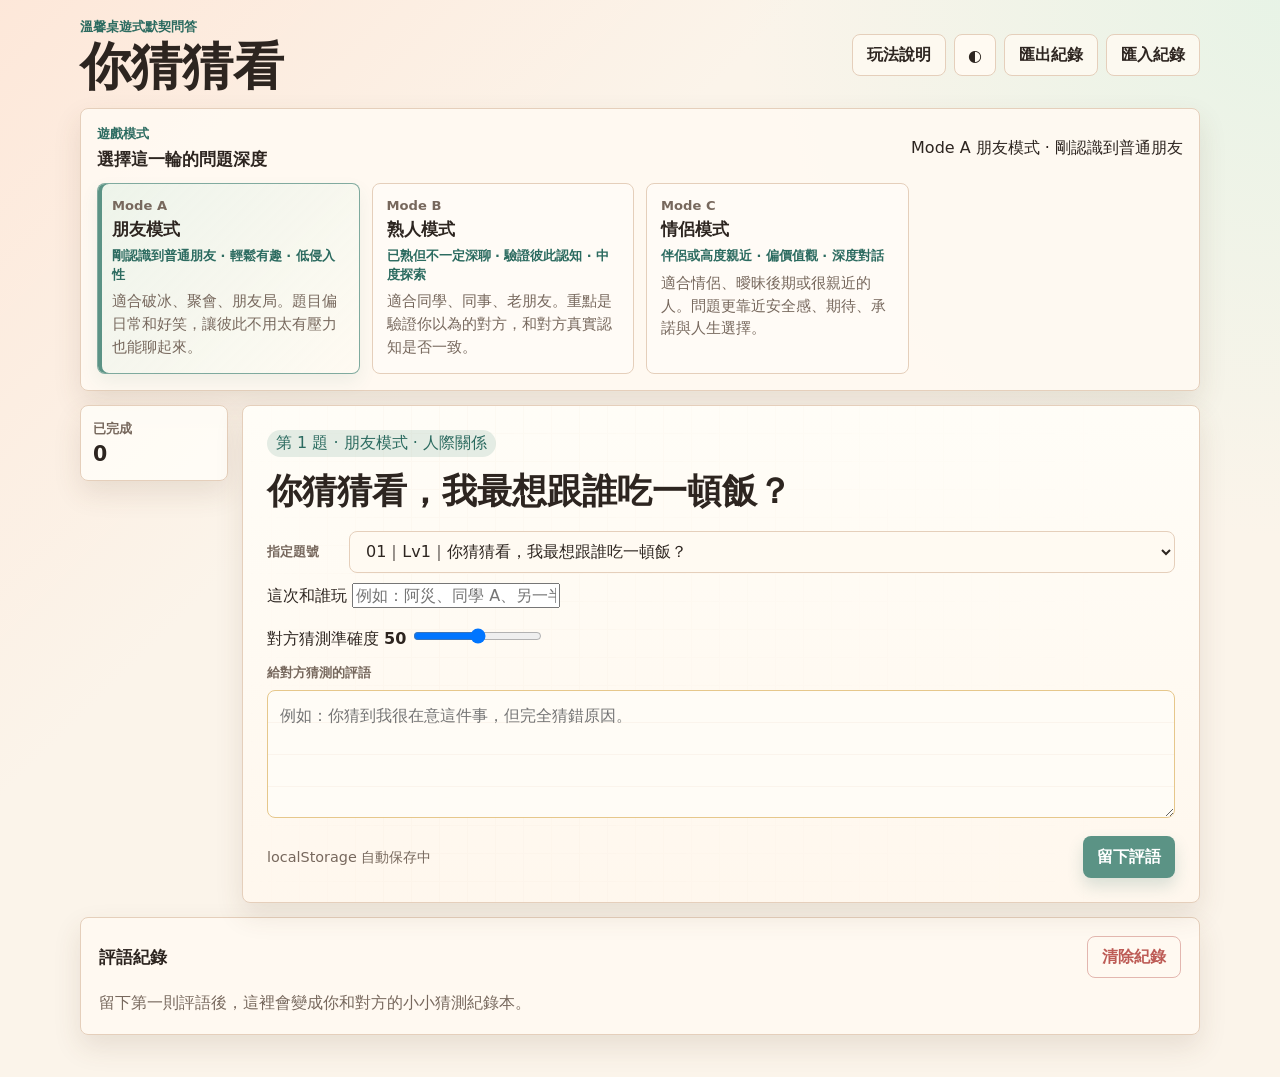
==== commit 955e327b: "AI-edited: Simplify tabletop record flow Model: GPT-5  Reasoning: not exposed" ====
--- a/index.html
+++ b/index.html
@@ -15,28 +15,25 @@
         </div>
 
         <div class="topbar-actions">
-          <nav class="view-tabs" aria-label="頁面切換">
-            <button class="tab-button is-active" data-view="rules" type="button">規則</button>
-            <button class="tab-button" data-view="game" type="button">遊戲</button>
-          </nav>
+          <button class="ghost-button" id="rulesBtn" type="button">玩法說明</button>
           <button class="icon-button" id="themeToggle" type="button" aria-label="切換深色模式" title="切換深色模式">
             <span id="themeIcon" aria-hidden="true">◐</span>
           </button>
-          <button class="ghost-button" id="exportBtn" type="button">匯出 JSON</button>
-          <label class="ghost-button import-label" for="importFile">匯入 JSON</label>
+          <button class="ghost-button" id="exportBtn" type="button">匯出紀錄</button>
+          <label class="ghost-button import-label" for="importFile">匯入紀錄</label>
           <input id="importFile" type="file" accept="application/json" hidden />
         </div>
       </header>
 
       <main>
-        <section class="rules-page" id="rulesPage" aria-label="規則介紹">
+        <section class="rules-page" id="rulesPage" aria-label="規則介紹" hidden>
           <div class="rules-hero">
             <div>
               <span class="soft-pill">開始前先選模式</span>
               <h2>把題卡放到桌上，猜猜對方心裡真正的答案。</h2>
-              <p>這個網頁只是桌遊工具：列出題目、切到指定題號、留下對方猜測的評語。答案和笑聲都留在面對面的聊天裡。</p>
+              <p>這個網頁只是桌遊工具：列出題目、切到指定題號、留下對方猜測的評語。答案和笑聲都留在面對面的聊天裡，主持提示先放在規則理解中，不打擾遊戲流程。</p>
             </div>
-            <img class="hero-card-art" src="assets/table-cards.svg" alt="" />
+            <img class="hero-card-art" src="https://api.iconify.design/fluent-emoji-flat:game-die.svg" alt="" />
             <button class="primary-button" id="startGameBtn" type="button">開始遊戲</button>
           </div>
 
@@ -63,10 +60,15 @@
               <h3>留評語</h3>
               <p>記下對方猜得準不準、哪裡誤會、哪裡好笑。</p>
             </article>
+            <article>
+              <strong>5</strong>
+              <h3>交換筆記</h3>
+              <p>遊戲結束時，如果彼此都願意，可以交換手機看看對方留下的筆記。</p>
+            </article>
           </div>
         </section>
 
-        <section class="game-page" id="gamePage" aria-label="遊戲主頁" hidden>
+        <section class="game-page" id="gamePage" aria-label="遊戲主頁">
           <section class="mode-section" aria-label="遊戲模式">
             <div class="section-head">
               <div>
@@ -93,10 +95,6 @@
                   <span class="category-pill" id="currentMeta">準備開始</span>
                   <h2 id="questionText">先選模式，再抽一張題卡。</h2>
                 </div>
-                <div class="card-actions">
-                  <button class="ghost-button" id="hosterToggle" type="button">HOSTER OFF</button>
-                  <button class="star-button" id="favoriteBtn" type="button" aria-label="收藏題目" title="收藏題目">☆</button>
-                </div>
               </div>
 
               <div class="draw-row">
@@ -104,42 +102,17 @@
                 <select id="questionNumberSelect"></select>
               </div>
 
-              <aside class="face-flow-card" id="faceFlowCard">
-                <strong>桌遊輔助道具</strong>
-                <p>兩個人各自把網頁切到同一題號。玩家 B 先口頭猜，玩家 A 再口頭揭曉。這個裝置只記錄對方猜測是否準確、備註和收藏，不需要輸入真實答案。</p>
-              </aside>
-
-              <aside class="hoster-panel" id="hosterPanel" hidden>
-                <div class="section-head">
-                  <h3>主持人提示</h3>
-                  <span id="hosterStage">尚未抽題</span>
-                </div>
-                <dl>
-                  <div>
-                    <dt>提問目的</dt>
-                    <dd id="hosterPurpose">抽題後會顯示這題適合怎麼帶。</dd>
-                  </div>
-                  <div>
-                    <dt>使用框架</dt>
-                    <dd id="hosterFramework">可作為未來付費題包或主持腳本的內容層。</dd>
-                  </div>
-                  <div>
-                    <dt>流程提醒</dt>
-                    <dd id="hosterTips">先讓玩家 B 說猜測理由，再揭曉玩家 A 的答案。</dd>
-                  </div>
-                  <div>
-                    <dt>注意事項</dt>
-                    <dd id="hosterWatchOut">保持舒服界線，不把猜錯解讀成不在乎。</dd>
-                  </div>
-                </dl>
-              </aside>
+              <div class="session-row">
+                <label for="partnerName">這次和誰玩</label>
+                <input id="partnerName" type="text" maxlength="24" placeholder="例如：阿災、同學 A、另一半" />
+              </div>
 
               <div class="round-tools">
-                <fieldset class="rating-group">
-                  <legend>對方猜測評分</legend>
-                  <label><input type="radio" name="rating" value="hit" /> 猜中</label>
-                  <label><input type="radio" name="rating" value="miss" checked /> 未猜中</label>
-                </fieldset>
+                <label class="score-slider" for="guessScore">
+                  <span>對方猜測準確度</span>
+                  <strong id="guessScoreValue">50</strong>
+                  <input id="guessScore" type="range" min="0" max="100" step="5" value="50" />
+                </label>
               </div>
 
               <label class="notes-label" for="notes">給對方猜測的評語</label>
@@ -155,7 +128,7 @@
           <section class="workspace-grid compact-workspace">
             <article class="tool-panel wide-panel">
               <div class="section-head">
-                <h2>評語紀錄</h2>
+                <h2 id="historyTitle">評語紀錄</h2>
                 <button class="danger-button" id="clearRoundsBtn" type="button">清除紀錄</button>
               </div>
               <div class="history-list" id="historyList"></div>
--- a/styles.css
+++ b/styles.css
@@ -102,6 +102,7 @@
   resize: vertical;
   padding: 12px;
   line-height: 1.6;
+  min-height: 112px;
 }
 
 h1,
@@ -283,7 +284,7 @@
 }
 
 .rules-hero {
-  align-items: end;
+  align-items: center;
   justify-content: space-between;
   gap: 18px;
   margin-bottom: 14px;
@@ -293,6 +294,14 @@
     var(--surface);
 }
 
+.hero-card-art {
+  width: min(28vw, 220px);
+  min-width: 150px;
+  height: auto;
+  border-radius: var(--radius);
+  box-shadow: 0 10px 24px rgba(94, 66, 43, 0.1);
+}
+
 .rules-hero h2 {
   max-width: 790px;
   margin: 10px 0 10px;
@@ -326,7 +335,6 @@
 
 .mode-grid,
 .rules-grid,
-.answer-grid,
 .workspace-grid {
   display: grid;
   gap: 16px;
@@ -552,12 +560,6 @@
   color: var(--brand-strong);
 }
 
-.play-card.face-to-face .answer-grid,
-.play-card.face-to-face .reveal-section,
-.play-card.face-to-face #revealBtn {
-  display: none !important;
-}
-
 .hoster-panel:not([hidden]) {
   display: block;
 }
@@ -590,18 +592,6 @@
   line-height: 1.6;
 }
 
-.answer-grid {
-  grid-template-columns: repeat(2, minmax(0, 1fr));
-}
-
-.answer-panel {
-  min-width: 0;
-  padding: 14px;
-  border: 1px solid color-mix(in srgb, var(--line), transparent 22%);
-  border-radius: var(--radius);
-  background: rgba(255, 250, 242, 0.72);
-}
-
 .panel-title {
   align-items: center;
   justify-content: space-between;
@@ -618,47 +608,20 @@
   font-weight: 750;
 }
 
-#realAnswer.is-hidden {
-  filter: blur(7px);
-}
-
-.reveal-section {
-  grid-template-columns: repeat(2, minmax(0, 1fr));
+.round-tools {
+  align-items: center;
+  justify-content: flex-start;
   gap: 12px;
-  margin-top: 14px;
-  animation: revealIn 220ms ease-out;
-}
-
-.reveal-section:not([hidden]) {
-  display: grid;
-}
-
-.reveal-section div {
-  padding: 14px;
-  border-radius: var(--radius);
-  background: var(--surface);
-  border: 1px solid var(--line);
-}
-
-.reveal-section p {
-  margin: 8px 0 0;
-  white-space: pre-wrap;
-}
-
-.round-tools {
-  align-items: center;
-  justify-content: space-between;
-  gap: 12px;
-  margin: 16px 0;
+  margin: 18px 0 14px;
 }
 
 .rating-group {
   display: flex;
   align-items: center;
   gap: 12px;
-  min-height: 42px;
+  min-height: 48px;
   margin: 0;
-  padding: 0 12px;
+  padding: 0 14px;
   border: 1px solid var(--line);
   border-radius: var(--radius);
   background: rgba(255, 253, 248, 0.86);
@@ -674,6 +637,14 @@
 .notes-label {
   display: block;
   margin-bottom: 8px;
+}
+
+#notes {
+  background:
+    linear-gradient(transparent 31px, rgba(229, 207, 187, 0.32) 32px),
+    rgba(255, 253, 248, 0.88);
+  background-size: 100% 32px;
+  border-color: color-mix(in srgb, var(--gold), var(--line) 52%);
 }
 
 .commit-row {
@@ -857,19 +828,12 @@
   }
 
   .score-strip,
-  .answer-grid,
   .workspace-grid,
   .mode-grid,
   .rules-grid,
   .hoster-panel dl,
-  .sync-grid,
-  .reveal-section:not([hidden]),
   .bias-preview {
     grid-template-columns: 1fr;
-  }
-
-  .sync-actions {
-    flex-direction: column;
   }
 
   .draw-row label {
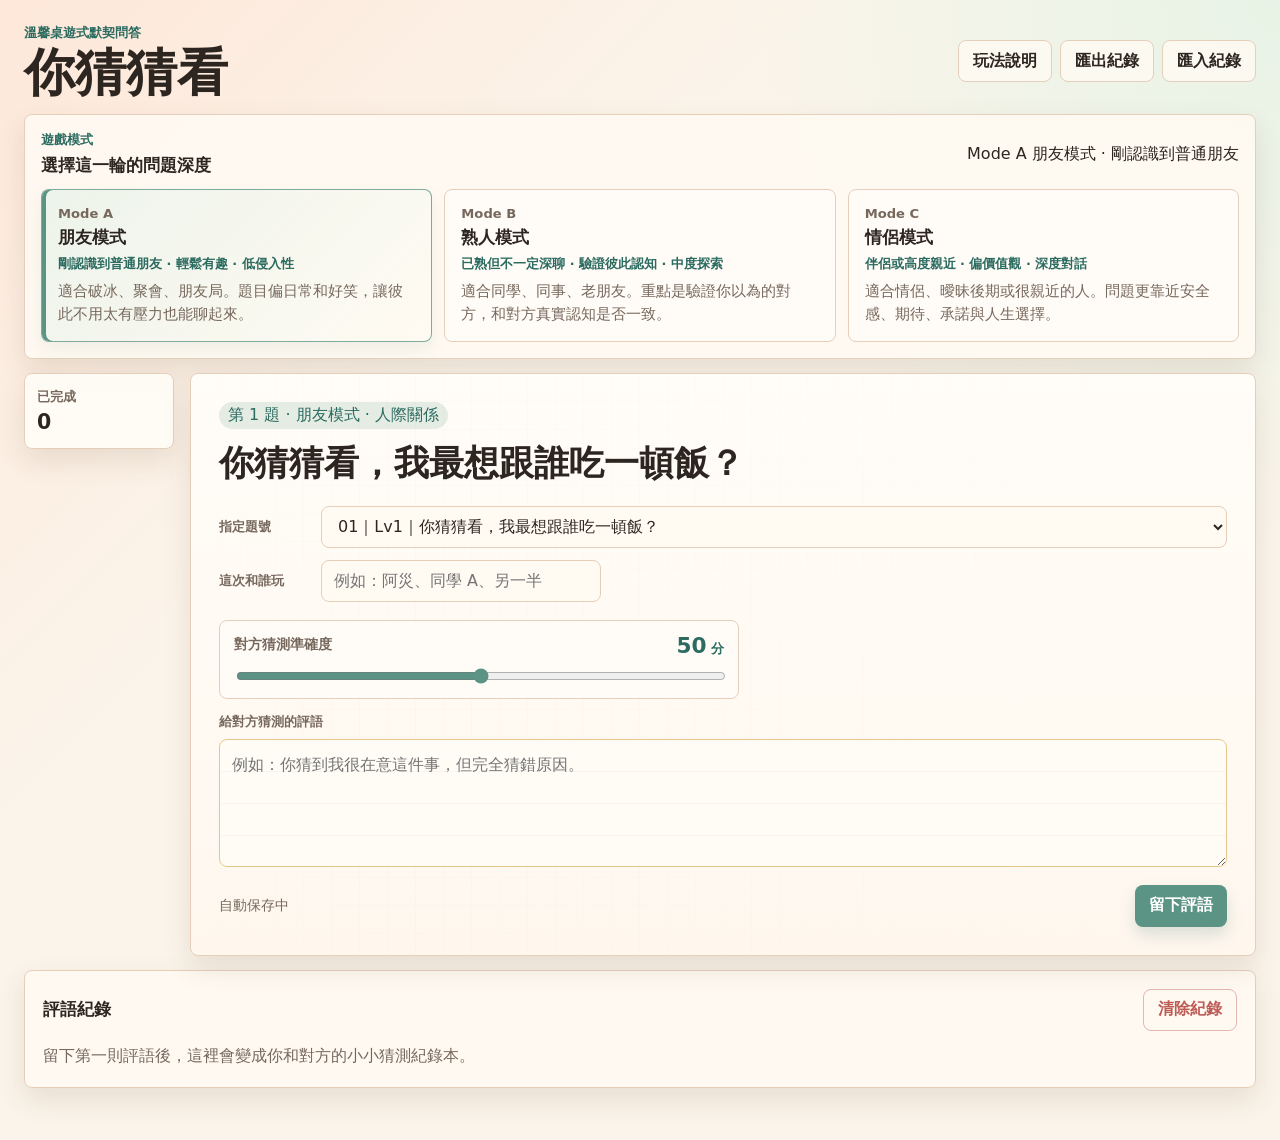
==== commit fd884821: "AI-edited: Disable dark mode and refine responsive layout Model: GPT-5  Reasoning: not exposed" ====
--- a/index.html
+++ b/index.html
@@ -16,9 +16,6 @@
 
         <div class="topbar-actions">
           <button class="ghost-button" id="rulesBtn" type="button">玩法說明</button>
-          <button class="icon-button" id="themeToggle" type="button" aria-label="切換深色模式" title="切換深色模式">
-            <span id="themeIcon" aria-hidden="true">◐</span>
-          </button>
           <button class="ghost-button" id="exportBtn" type="button">匯出紀錄</button>
           <label class="ghost-button import-label" for="importFile">匯入紀錄</label>
           <input id="importFile" type="file" accept="application/json" hidden />
@@ -119,7 +116,7 @@
               <textarea id="notes" rows="4" placeholder="例如：你猜到我很在意這件事，但完全猜錯原因。"></textarea>
 
               <div class="commit-row">
-                <p id="saveStatus" role="status">localStorage 自動保存中</p>
+                <p id="saveStatus" role="status">自動保存中</p>
                 <button class="primary-button" id="completeBtn" type="button">留下評語</button>
               </div>
             </section>
--- a/styles.css
+++ b/styles.css
@@ -17,24 +17,6 @@
   --radius: 8px;
 }
 
-body.dark {
-  color-scheme: dark;
-  --bg: #25211e;
-  --surface: #322d28;
-  --surface-2: #3e352f;
-  --surface-3: #30433b;
-  --text: #fff8ee;
-  --muted: #d8c7b7;
-  --line: #5b5047;
-  --brand: #91c8bd;
-  --brand-strong: #b8eee5;
-  --accent: #f0a094;
-  --gold: #f1cd7a;
-  --green: #9bd3a6;
-  --danger: #ec8b84;
-  --shadow: 0 22px 48px rgba(0, 0, 0, 0.28);
-}
-
 * {
   box-sizing: border-box;
 }
@@ -58,6 +40,7 @@
 }
 
 button,
+input,
 select,
 textarea,
 .import-label {
@@ -85,6 +68,7 @@
   transform: translateY(0);
 }
 
+input[type="text"],
 select,
 textarea {
   width: 100%;
@@ -93,6 +77,11 @@
   color: var(--text);
 }
 
+input[type="text"] {
+  min-height: 42px;
+  padding: 0 12px;
+}
+
 select {
   min-height: 42px;
   padding: 0 12px;
@@ -120,9 +109,9 @@
 }
 
 .app-shell {
-  width: min(1120px, calc(100% - 32px));
+  width: min(1280px, calc(100% - 48px));
   margin: 0 auto;
-  padding: 18px 0 42px;
+  padding: 24px 0 52px;
 }
 
 .topbar,
@@ -154,7 +143,6 @@
 .notes-label,
 .question-form label,
 .draw-row label,
-.rating-group legend,
 .mode-card span,
 .soft-pill {
   color: var(--muted);
@@ -173,40 +161,6 @@
   justify-content: flex-end;
   gap: 8px;
   flex-wrap: wrap;
-}
-
-.view-tabs {
-  display: inline-flex;
-  min-height: 42px;
-  padding: 4px;
-  border: 1px solid var(--line);
-  border-radius: var(--radius);
-  background: rgba(255, 250, 242, 0.78);
-}
-
-.tab-button {
-  min-height: 32px;
-  padding: 0 13px;
-  background: transparent;
-  color: var(--muted);
-  font-weight: 900;
-}
-
-.tab-button.is-active {
-  background: #fff;
-  color: var(--text);
-  box-shadow: 0 2px 8px rgba(94, 66, 43, 0.1);
-}
-
-.icon-button,
-.star-button {
-  width: 42px;
-  padding: 0;
-  display: inline-grid;
-  place-items: center;
-  background: var(--surface);
-  color: var(--text);
-  border: 1px solid var(--line);
 }
 
 .ghost-button,
@@ -286,9 +240,9 @@
 .rules-hero {
   align-items: center;
   justify-content: space-between;
-  gap: 18px;
+  gap: 28px;
   margin-bottom: 14px;
-  padding: 20px;
+  padding: 26px 28px;
   background:
     linear-gradient(135deg, color-mix(in srgb, var(--surface-2), transparent 4%), transparent),
     var(--surface);
@@ -341,16 +295,16 @@
 }
 
 .mode-grid {
-  grid-template-columns: repeat(4, minmax(0, 1fr));
+  grid-template-columns: repeat(3, minmax(0, 1fr));
   gap: 12px;
 }
 
 .mode-card {
-  min-height: 136px;
+  min-height: 144px;
   display: grid;
   align-content: start;
   gap: 6px;
-  padding: 14px;
+  padding: 16px;
   text-align: left;
   background: rgba(255, 253, 248, 0.78);
   color: var(--text);
@@ -384,8 +338,24 @@
     0 8px 18px rgba(47, 109, 99, 0.08);
 }
 
+.mode-info-card {
+  cursor: default;
+  transform: none !important;
+}
+
+.mode-info-card.is-active {
+  box-shadow: none;
+}
+
+.mode-card-art {
+  width: 72px;
+  height: 54px;
+  object-fit: contain;
+  margin-bottom: 4px;
+}
+
 .rules-grid {
-  grid-template-columns: repeat(4, minmax(0, 1fr));
+  grid-template-columns: repeat(5, minmax(0, 1fr));
   margin-top: 16px;
 }
 
@@ -430,11 +400,11 @@
 
 .game-board {
   align-items: stretch;
-  gap: 14px;
+  gap: 16px;
 }
 
 .score-strip {
-  width: 148px;
+  width: 150px;
   display: grid;
   gap: 8px;
   align-content: start;
@@ -458,7 +428,7 @@
   position: relative;
   flex: 1;
   overflow: hidden;
-  padding: 24px;
+  padding: 28px;
   background:
     linear-gradient(180deg, rgba(255, 253, 248, 0.96), rgba(255, 247, 238, 0.96)),
     var(--surface);
@@ -487,12 +457,6 @@
   align-items: start;
 }
 
-.card-actions {
-  display: flex;
-  align-items: center;
-  gap: 8px;
-}
-
 .play-card h2 {
   margin: 12px 0 0;
   max-width: 820px;
@@ -500,19 +464,12 @@
   line-height: 1.28;
 }
 
-.star-button {
-  color: var(--gold);
-  font-size: 1.6rem;
-}
-
-.star-button.is-active {
-  background: color-mix(in srgb, var(--gold), transparent 76%);
-}
-
 .draw-row {
-  align-items: end;
+  display: grid;
+  grid-template-columns: 92px minmax(0, 1fr);
+  align-items: center;
   gap: 10px;
-  margin: 18px 0 10px;
+  margin: 20px 0 12px;
 }
 
 .secondary-filter-row {
@@ -523,17 +480,20 @@
 
 .draw-row label {
   min-width: 72px;
-  padding-bottom: 12px;
-}
-
-.hoster-panel {
-  margin-bottom: 18px;
-  padding: 15px;
-  border: 1px solid color-mix(in srgb, var(--brand), transparent 56%);
-  border-radius: var(--radius);
-  background:
-    linear-gradient(135deg, color-mix(in srgb, var(--surface-3), transparent 18%), transparent),
-    var(--surface);
+}
+
+.session-row {
+  display: grid;
+  grid-template-columns: 92px minmax(0, 280px);
+  align-items: center;
+  gap: 10px;
+  margin-bottom: 16px;
+}
+
+.session-row label {
+  color: var(--muted);
+  font-size: 0.82rem;
+  font-weight: 800;
 }
 
 .face-flow-card {
@@ -560,38 +520,6 @@
   color: var(--brand-strong);
 }
 
-.hoster-panel:not([hidden]) {
-  display: block;
-}
-
-.hoster-panel h3 {
-  margin: 0;
-}
-
-.hoster-panel dl {
-  display: grid;
-  grid-template-columns: repeat(2, minmax(0, 1fr));
-  gap: 12px;
-  margin: 0;
-}
-
-.hoster-panel div {
-  min-width: 0;
-}
-
-.hoster-panel dt {
-  margin-bottom: 4px;
-  color: var(--brand-strong);
-  font-size: 0.82rem;
-  font-weight: 900;
-}
-
-.hoster-panel dd {
-  margin: 0;
-  color: var(--muted);
-  line-height: 1.6;
-}
-
 .panel-title {
   align-items: center;
   justify-content: space-between;
@@ -615,23 +543,40 @@
   margin: 18px 0 14px;
 }
 
-.rating-group {
-  display: flex;
-  align-items: center;
-  gap: 12px;
-  min-height: 48px;
-  margin: 0;
-  padding: 0 14px;
+.score-slider {
+  width: min(100%, 520px);
+  display: grid;
+  grid-template-columns: 1fr auto;
+  gap: 8px 12px;
+  align-items: center;
+  padding: 12px 14px;
   border: 1px solid var(--line);
   border-radius: var(--radius);
   background: rgba(255, 253, 248, 0.86);
 }
 
-.rating-group label {
-  display: inline-flex;
-  align-items: center;
-  gap: 5px;
-  font-weight: 750;
+.score-slider span {
+  color: var(--muted);
+  font-size: 0.86rem;
+  font-weight: 850;
+}
+
+.score-slider strong {
+  min-width: 52px;
+  color: var(--brand-strong);
+  font-size: 1.35rem;
+  text-align: right;
+}
+
+.score-slider strong::after {
+  content: " 分";
+  font-size: 0.8rem;
+}
+
+.score-slider input {
+  grid-column: 1 / -1;
+  width: 100%;
+  accent-color: var(--brand);
 }
 
 .notes-label {
@@ -789,6 +734,16 @@
   }
 }
 
+@media (max-width: 1180px) {
+  .app-shell {
+    width: min(100% - 36px, 1120px);
+  }
+
+  .rules-grid {
+    grid-template-columns: repeat(3, minmax(0, 1fr));
+  }
+}
+
 @media (max-width: 980px) {
   .game-board,
   .topbar {
@@ -802,7 +757,6 @@
 
   .score-strip {
     width: 100%;
-    grid-template-columns: repeat(4, minmax(0, 1fr));
   }
 
   .mode-grid,
@@ -817,8 +771,26 @@
     padding-top: 14px;
   }
 
+  h1 {
+    font-size: 2.35rem;
+  }
+
+  .topbar {
+    gap: 10px;
+  }
+
+  .topbar-actions {
+    display: grid;
+    grid-template-columns: repeat(3, minmax(0, 1fr));
+  }
+
+  .topbar-actions > * {
+    width: 100%;
+  }
+
   .rules-hero,
   .draw-row,
+  .session-row,
   .round-tools,
   .commit-row,
   .play-card-head,
@@ -831,9 +803,51 @@
   .workspace-grid,
   .mode-grid,
   .rules-grid,
-  .hoster-panel dl,
   .bias-preview {
     grid-template-columns: 1fr;
+  }
+
+  .rules-hero {
+    padding: 16px;
+  }
+
+  .rules-hero h2 {
+    margin-top: 8px;
+    font-size: 1.45rem;
+  }
+
+  .hero-card-art {
+    width: 112px;
+    min-width: 112px;
+    align-self: center;
+    box-shadow: none;
+  }
+
+  .rules-page .mode-grid {
+    gap: 10px;
+  }
+
+  .rules-page .mode-info-card {
+    min-height: 0;
+    grid-template-columns: 60px 1fr;
+    gap: 4px 12px;
+    padding: 13px;
+  }
+
+  .rules-page .mode-info-card .mode-card-art {
+    grid-row: 1 / 5;
+    width: 52px;
+    height: 52px;
+    margin: 0;
+    align-self: center;
+  }
+
+  .rules-grid article {
+    min-height: 132px;
+  }
+
+  .rules-grid strong {
+    margin-bottom: 12px;
   }
 
   .draw-row label {
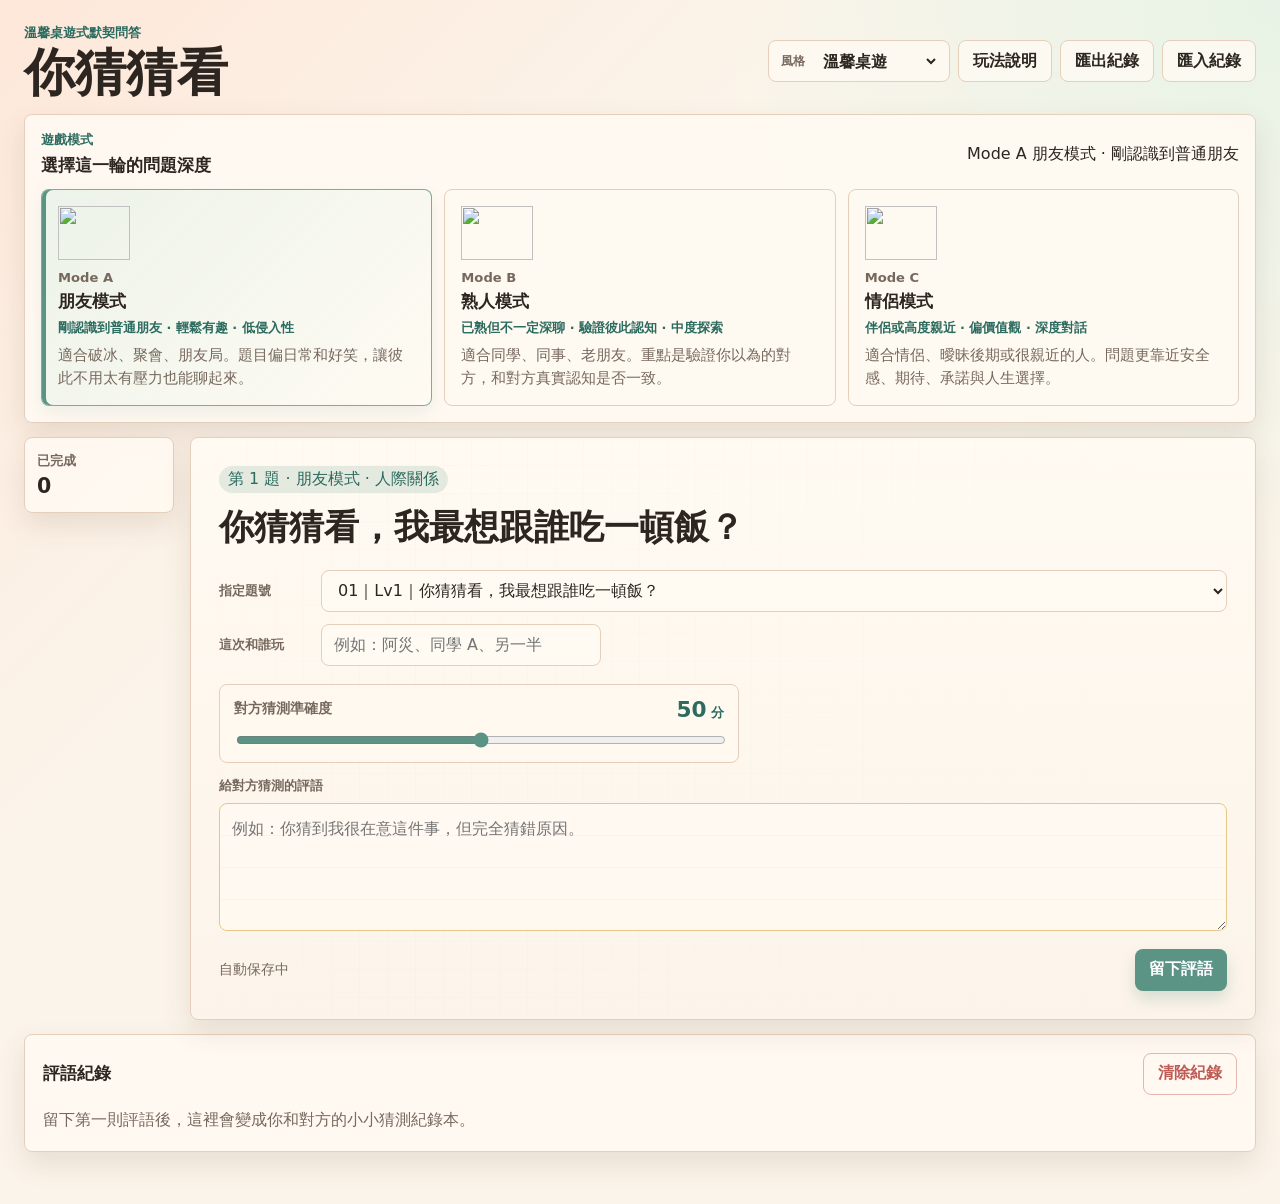
==== commit 562e79aa: "AI-edited: Add visual style presets Model: GPT-5  Reasoning: not exposed" ====
--- a/index.html
+++ b/index.html
@@ -15,6 +15,10 @@
         </div>
 
         <div class="topbar-actions">
+          <label class="style-picker" for="styleSelect">
+            <span>風格</span>
+            <select id="styleSelect"></select>
+          </label>
           <button class="ghost-button" id="rulesBtn" type="button">玩法說明</button>
           <button class="ghost-button" id="exportBtn" type="button">匯出紀錄</button>
           <label class="ghost-button import-label" for="importFile">匯入紀錄</label>
@@ -137,6 +141,7 @@
 
     <template id="modeCardTemplate">
       <button class="mode-card" type="button">
+        <img class="mode-card-art" alt="" />
         <span></span>
         <strong></strong>
         <small></small>
--- a/styles.css
+++ b/styles.css
@@ -15,6 +15,66 @@
   --danger: #bd5b55;
   --shadow: 0 12px 28px rgba(94, 66, 43, 0.12);
   --radius: 8px;
+  --bg-glow-a: rgba(255, 224, 207, 0.62);
+  --bg-glow-b: rgba(226, 243, 229, 0.78);
+  --button-text: #fff;
+}
+
+body[data-style="party"] {
+  --bg: #f6f7ea;
+  --surface: #fffdf4;
+  --surface-2: #ffe6d1;
+  --surface-3: #e1f2ef;
+  --text: #25251f;
+  --muted: #6d6257;
+  --line: #e4c9a7;
+  --brand: #e06f55;
+  --brand-strong: #9d402f;
+  --accent: #4ba7a0;
+  --gold: #efc74e;
+  --green: #4b8f72;
+  --danger: #c14d58;
+  --shadow: 0 14px 30px rgba(130, 82, 32, 0.14);
+  --bg-glow-a: rgba(255, 205, 129, 0.58);
+  --bg-glow-b: rgba(135, 216, 209, 0.58);
+}
+
+body[data-style="date"] {
+  --bg: #fff0ef;
+  --surface: #fffafa;
+  --surface-2: #fde2df;
+  --surface-3: #e8f1e5;
+  --text: #342322;
+  --muted: #7d6261;
+  --line: #ecc6c2;
+  --brand: #c76772;
+  --brand-strong: #8d3d49;
+  --accent: #6c9a7a;
+  --gold: #e0b85b;
+  --green: #6a9a72;
+  --danger: #ad4352;
+  --shadow: 0 14px 32px rgba(133, 64, 74, 0.14);
+  --bg-glow-a: rgba(255, 196, 193, 0.66);
+  --bg-glow-b: rgba(215, 238, 213, 0.7);
+}
+
+body[data-style="retro"] {
+  --bg: #f4ecd9;
+  --surface: #fff8e7;
+  --surface-2: #ead7ae;
+  --surface-3: #dde2c3;
+  --text: #2d261c;
+  --muted: #6f624d;
+  --line: #d5b982;
+  --brand: #496c68;
+  --brand-strong: #274945;
+  --accent: #a66a3f;
+  --gold: #c9993f;
+  --green: #607c4c;
+  --danger: #9c4d42;
+  --shadow: 0 14px 30px rgba(80, 56, 28, 0.16);
+  --bg-glow-a: rgba(216, 166, 93, 0.44);
+  --bg-glow-b: rgba(121, 150, 116, 0.48);
 }
 
 * {
@@ -25,8 +85,8 @@
   margin: 0;
   min-height: 100vh;
   background:
-    linear-gradient(135deg, rgba(255, 224, 207, 0.62), transparent 34%),
-    radial-gradient(circle at top right, rgba(226, 243, 229, 0.78), transparent 32%),
+    linear-gradient(135deg, var(--bg-glow-a), transparent 34%),
+    radial-gradient(circle at top right, var(--bg-glow-b), transparent 32%),
     var(--bg);
   color: var(--text);
   font-family: "Noto Sans TC", "Microsoft JhengHei", system-ui, sans-serif;
@@ -163,6 +223,33 @@
   flex-wrap: wrap;
 }
 
+.style-picker {
+  min-height: 42px;
+  display: inline-grid;
+  grid-template-columns: auto minmax(126px, 1fr);
+  align-items: center;
+  gap: 8px;
+  padding: 0 10px 0 12px;
+  border: 1px solid var(--line);
+  border-radius: var(--radius);
+  background: color-mix(in srgb, var(--surface), transparent 18%);
+}
+
+.style-picker span {
+  color: var(--muted);
+  font-size: 0.78rem;
+  font-weight: 900;
+}
+
+.style-picker select {
+  min-height: 34px;
+  padding: 0 24px 0 6px;
+  border: 0;
+  background: transparent;
+  color: var(--text);
+  font-weight: 850;
+}
+
 .ghost-button,
 .import-label,
 .secondary-button,
@@ -179,7 +266,7 @@
 
 .ghost-button,
 .import-label {
-  background: rgba(255, 250, 242, 0.82);
+  background: color-mix(in srgb, var(--surface), transparent 18%);
   color: var(--text);
   border: 1px solid var(--line);
 }
@@ -192,7 +279,7 @@
 
 .primary-button {
   background: var(--brand);
-  color: #fff;
+  color: var(--button-text);
   box-shadow: 0 8px 16px rgba(47, 109, 99, 0.18);
 }
 
@@ -232,7 +319,7 @@
 .tool-panel,
 .rules-grid article {
   border: 1px solid var(--line);
-  background: rgba(255, 250, 242, 0.92);
+  background: color-mix(in srgb, var(--surface), transparent 8%);
   box-shadow: var(--shadow);
   border-radius: var(--radius);
 }
@@ -306,7 +393,7 @@
   gap: 6px;
   padding: 16px;
   text-align: left;
-  background: rgba(255, 253, 248, 0.78);
+  background: color-mix(in srgb, var(--surface), transparent 20%);
   color: var(--text);
   border: 1px solid var(--line);
   box-shadow: none;
@@ -331,7 +418,7 @@
 }
 
 .mode-card.is-active {
-  background: linear-gradient(135deg, rgba(232, 242, 232, 0.78), rgba(255, 250, 242, 0.92));
+  background: linear-gradient(135deg, color-mix(in srgb, var(--surface-3), transparent 18%), color-mix(in srgb, var(--surface), transparent 8%));
   border-color: color-mix(in srgb, var(--brand), transparent 24%);
   box-shadow:
     inset 4px 0 0 var(--brand),
@@ -413,7 +500,7 @@
 .score-card {
   min-height: 76px;
   padding: 12px;
-  background: rgba(255, 253, 248, 0.9);
+  background: color-mix(in srgb, var(--surface), transparent 10%);
 }
 
 .score-card strong {
@@ -430,7 +517,7 @@
   overflow: hidden;
   padding: 28px;
   background:
-    linear-gradient(180deg, rgba(255, 253, 248, 0.96), rgba(255, 247, 238, 0.96)),
+    linear-gradient(180deg, color-mix(in srgb, var(--surface), transparent 4%), color-mix(in srgb, var(--surface-2), transparent 64%)),
     var(--surface);
 }
 
@@ -552,7 +639,7 @@
   padding: 12px 14px;
   border: 1px solid var(--line);
   border-radius: var(--radius);
-  background: rgba(255, 253, 248, 0.86);
+  background: color-mix(in srgb, var(--surface), transparent 14%);
 }
 
 .score-slider span {
@@ -587,7 +674,7 @@
 #notes {
   background:
     linear-gradient(transparent 31px, rgba(229, 207, 187, 0.32) 32px),
-    rgba(255, 253, 248, 0.88);
+    color-mix(in srgb, var(--surface), transparent 12%);
   background-size: 100% 32px;
   border-color: color-mix(in srgb, var(--gold), var(--line) 52%);
 }
@@ -657,7 +744,7 @@
 .bias-preview {
   border: 1px solid var(--line);
   border-radius: var(--radius);
-  background: rgba(255, 250, 242, 0.78);
+  background: color-mix(in srgb, var(--surface), transparent 20%);
 }
 
 .question-item {
@@ -781,7 +868,7 @@
 
   .topbar-actions {
     display: grid;
-    grid-template-columns: repeat(3, minmax(0, 1fr));
+    grid-template-columns: repeat(2, minmax(0, 1fr));
   }
 
   .topbar-actions > * {
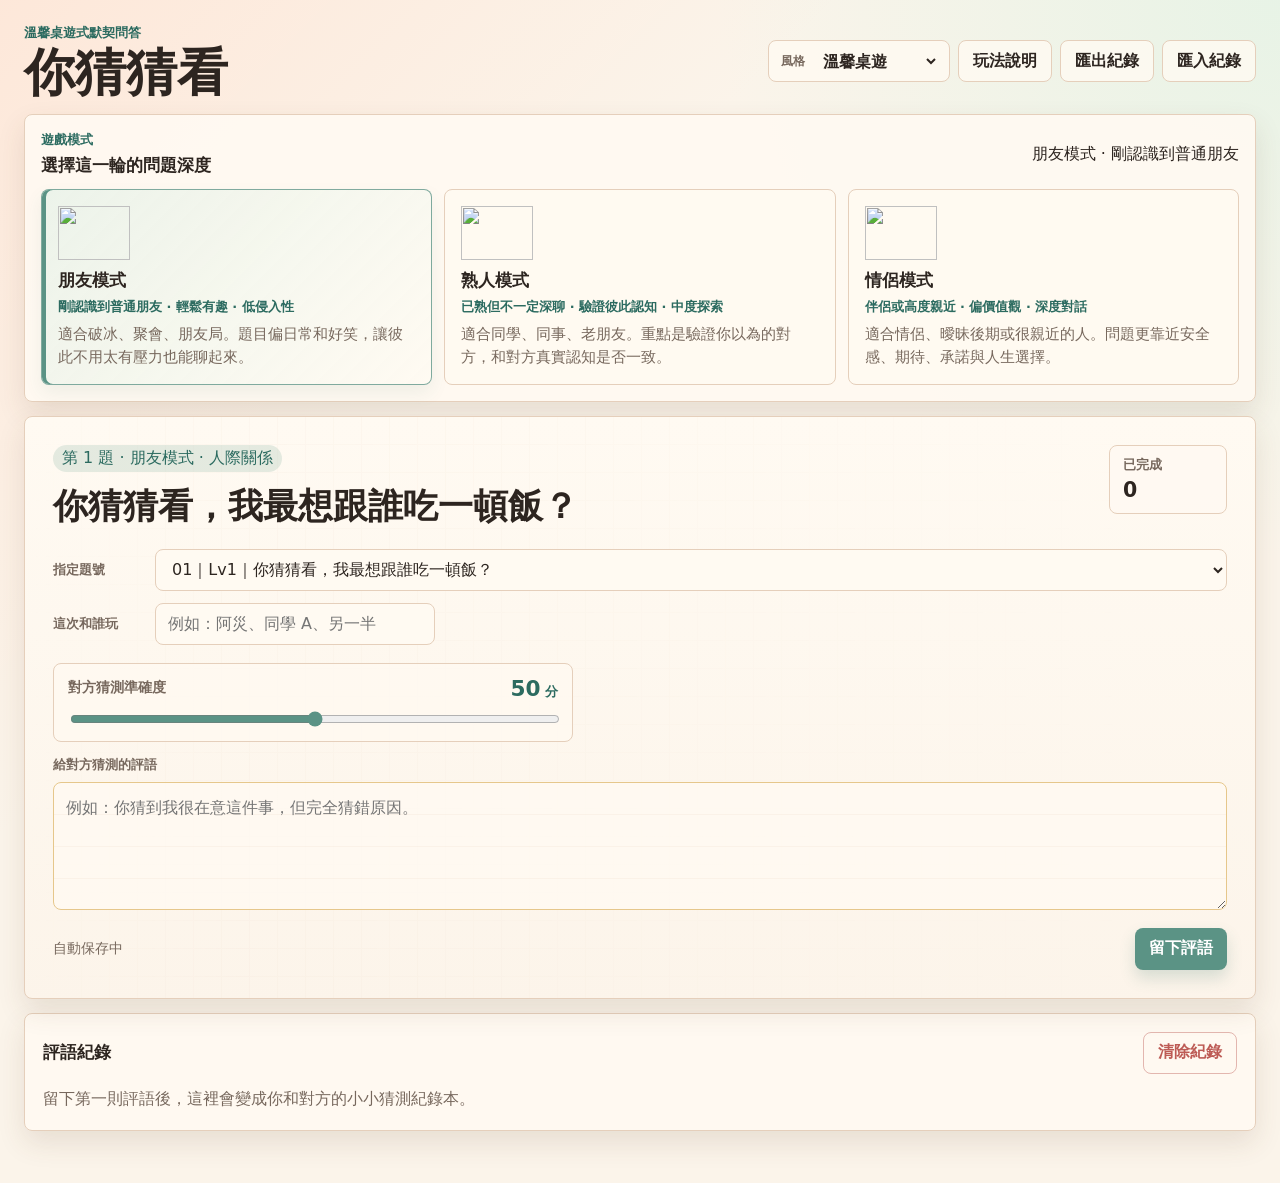
==== commit ca9ddc05: "AI-edited: Balance play card header Model: GPT-5  Reasoning: not exposed" ====
--- a/index.html
+++ b/index.html
@@ -76,25 +76,22 @@
                 <p class="eyebrow">遊戲模式</p>
                 <h2>選擇這一輪的問題深度</h2>
               </div>
-              <span id="modeHint">Mode A 朋友模式</span>
+              <span id="modeHint">朋友模式 · 剛認識到普通朋友</span>
             </div>
             <div class="mode-grid" id="modeGrid"></div>
           </section>
 
           <section class="game-board">
-            <aside class="score-strip">
-              <div class="score-card">
-                <span class="score-label">已完成</span>
-                <strong id="completedCount">0</strong>
-              </div>
-            </aside>
-
             <section class="play-card" id="playCard">
               <div class="card-pattern" aria-hidden="true"></div>
               <div class="play-card-head">
                 <div>
                   <span class="category-pill" id="currentMeta">準備開始</span>
                   <h2 id="questionText">先選模式，再抽一張題卡。</h2>
+                </div>
+                <div class="progress-chip" aria-label="遊戲進度">
+                  <span class="score-label">已完成</span>
+                  <strong id="completedCount">0</strong>
                 </div>
               </div>
 
@@ -142,7 +139,6 @@
     <template id="modeCardTemplate">
       <button class="mode-card" type="button">
         <img class="mode-card-art" alt="" />
-        <span></span>
         <strong></strong>
         <small></small>
         <p></p>
--- a/styles.css
+++ b/styles.css
@@ -203,7 +203,6 @@
 .notes-label,
 .question-form label,
 .draw-row label,
-.mode-card span,
 .soft-pill {
   color: var(--muted);
   font-size: 0.82rem;
@@ -314,7 +313,7 @@
 
 .rules-hero,
 .mode-section,
-.score-card,
+.progress-chip,
 .play-card,
 .tool-panel,
 .rules-grid article {
@@ -486,24 +485,21 @@
 }
 
 .game-board {
-  align-items: stretch;
-  gap: 16px;
-}
-
-.score-strip {
-  width: 150px;
-  display: grid;
-  gap: 8px;
-  align-content: start;
-}
-
-.score-card {
-  min-height: 76px;
-  padding: 12px;
+  display: block;
+}
+
+.progress-chip {
+  min-width: 118px;
+  min-height: 62px;
+  display: grid;
+  align-content: center;
+  justify-items: start;
+  padding: 10px 13px;
   background: color-mix(in srgb, var(--surface), transparent 10%);
-}
-
-.score-card strong {
+  box-shadow: none;
+}
+
+.progress-chip strong {
   display: block;
   margin-top: 5px;
   font-size: 1.28rem;
@@ -842,10 +838,6 @@
     justify-content: flex-start;
   }
 
-  .score-strip {
-    width: 100%;
-  }
-
   .mode-grid,
   .rules-grid {
     grid-template-columns: repeat(2, minmax(0, 1fr));
@@ -886,12 +878,16 @@
     flex-direction: column;
   }
 
-  .score-strip,
   .workspace-grid,
   .mode-grid,
   .rules-grid,
   .bias-preview {
     grid-template-columns: 1fr;
+  }
+
+  .progress-chip {
+    width: 100%;
+    min-height: 54px;
   }
 
   .rules-hero {
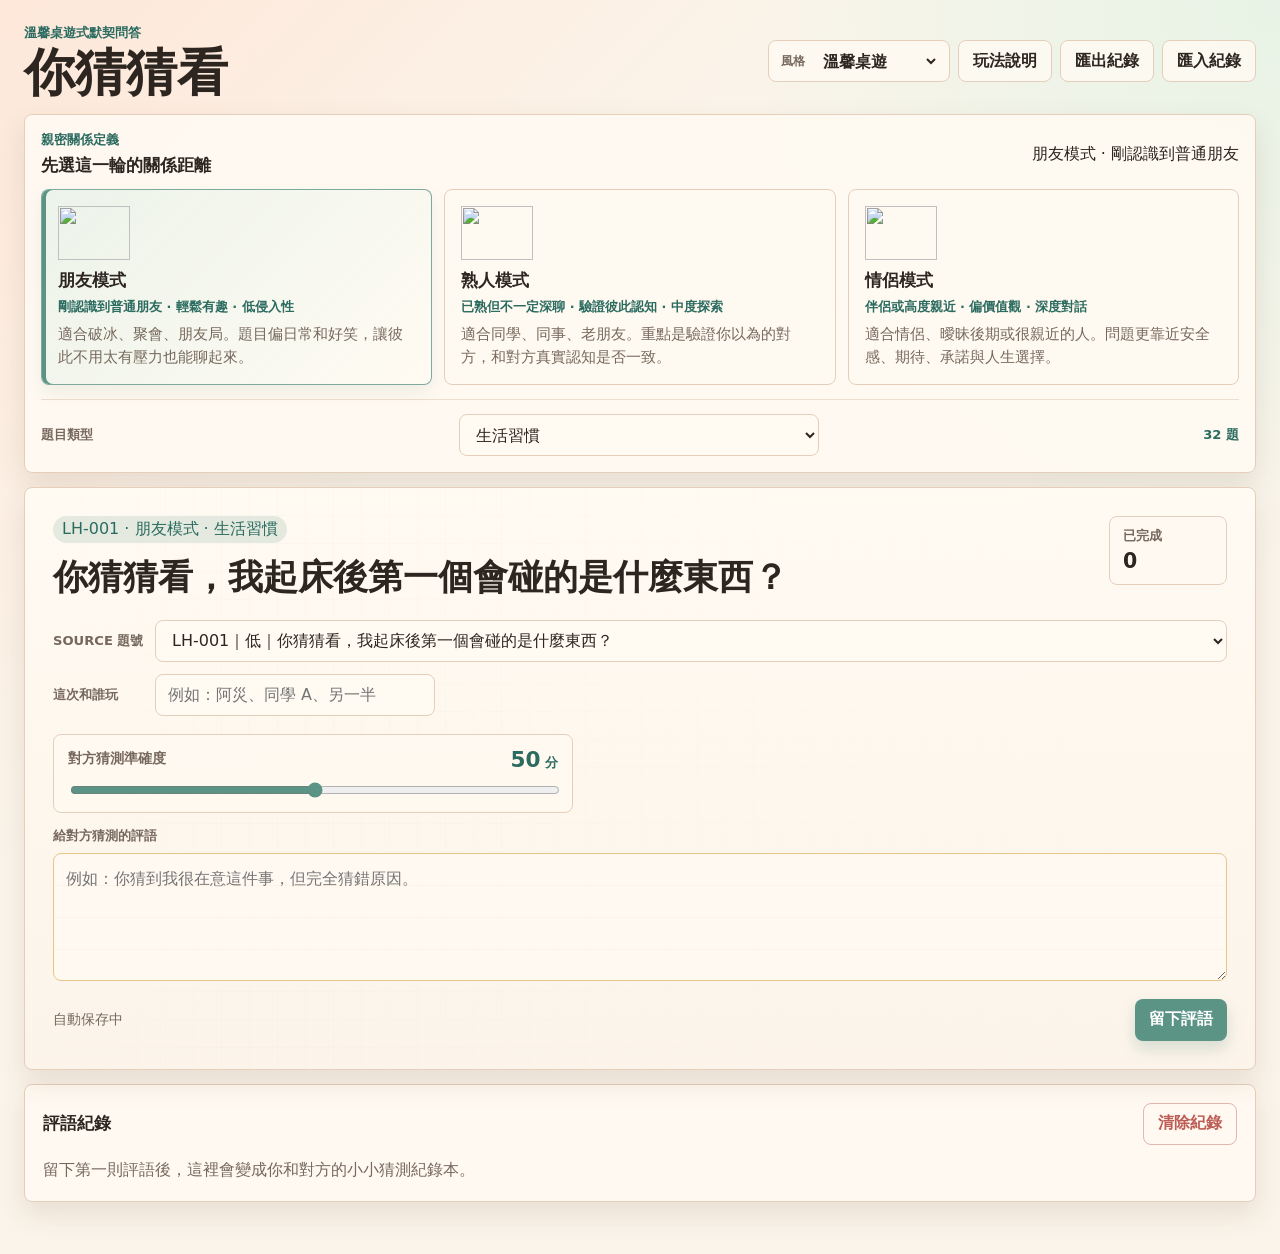
==== commit a761c640: "AI-edited: Add L1 L2 source question browser Model: GPT-5  Reasoning: not exposed" ====
--- a/index.html
+++ b/index.html
@@ -30,9 +30,9 @@
         <section class="rules-page" id="rulesPage" aria-label="規則介紹" hidden>
           <div class="rules-hero">
             <div>
-              <span class="soft-pill">開始前先選模式</span>
+              <span class="soft-pill">先選關係，再選題型</span>
               <h2>把題卡放到桌上，猜猜對方心裡真正的答案。</h2>
-              <p>這個網頁只是桌遊工具：列出題目、切到指定題號、留下對方猜測的評語。答案和笑聲都留在面對面的聊天裡，主持提示先放在規則理解中，不打擾遊戲流程。</p>
+              <p>這個網頁只是桌遊工具：先依照彼此熟悉度選關係，再選想聊的題目類型。答案和笑聲都留在面對面的聊天裡，網頁只負責列題、對題號、留下評語。</p>
             </div>
             <img class="hero-card-art" src="https://api.iconify.design/fluent-emoji-flat:game-die.svg" alt="" />
             <button class="primary-button" id="startGameBtn" type="button">開始遊戲</button>
@@ -43,8 +43,8 @@
           <div class="rules-grid">
             <article>
               <strong>1</strong>
-              <h3>選模式</h3>
-              <p>先依照彼此熟悉度，決定今天要玩多深。</p>
+              <h3>選關係</h3>
+              <p>先依照彼此熟悉度，決定今天適合聊到多深。</p>
             </article>
             <article>
               <strong>2</strong>
@@ -73,12 +73,17 @@
           <section class="mode-section" aria-label="遊戲模式">
             <div class="section-head">
               <div>
-                <p class="eyebrow">遊戲模式</p>
-                <h2>選擇這一輪的問題深度</h2>
+                <p class="eyebrow">親密關係定義</p>
+                <h2>先選這一輪的關係距離</h2>
               </div>
               <span id="modeHint">朋友模式 · 剛認識到普通朋友</span>
             </div>
             <div class="mode-grid" id="modeGrid"></div>
+            <div class="topic-picker">
+              <label for="topicSelect">題目類型</label>
+              <select id="topicSelect"></select>
+              <span id="topicCount">0 題</span>
+            </div>
           </section>
 
           <section class="game-board">
@@ -96,7 +101,7 @@
               </div>
 
               <div class="draw-row">
-                <label for="questionNumberSelect">指定題號</label>
+                <label for="questionNumberSelect">SOURCE 題號</label>
                 <select id="questionNumberSelect"></select>
               </div>
 
@@ -165,6 +170,7 @@
     </template>
 
     <script src="questions-data.js"></script>
+    <script src="source-questions-data.js"></script>
     <script src="app.js"></script>
   </body>
 </html>
--- a/styles.css
+++ b/styles.css
@@ -373,6 +373,29 @@
   margin-bottom: 14px;
 }
 
+.topic-picker {
+  display: grid;
+  grid-template-columns: auto minmax(220px, 360px) auto;
+  align-items: center;
+  gap: 10px;
+  margin-top: 14px;
+  padding-top: 14px;
+  border-top: 1px solid color-mix(in srgb, var(--line), transparent 35%);
+}
+
+.topic-picker label,
+.topic-picker span {
+  color: var(--muted);
+  font-size: 0.82rem;
+  font-weight: 850;
+}
+
+.topic-picker span {
+  min-width: 54px;
+  color: var(--brand-strong);
+  text-align: right;
+}
+
 .mode-grid,
 .rules-grid,
 .workspace-grid {
@@ -827,6 +850,62 @@
   }
 }
 
+@media (min-width: 721px) and (max-width: 1180px) {
+  .app-shell {
+    width: min(100% - 48px, 980px);
+    padding-top: 26px;
+  }
+
+  .topbar {
+    align-items: end;
+  }
+
+  .mode-section,
+  .play-card,
+  .tool-panel {
+    padding: 24px;
+  }
+
+  .topic-picker {
+    grid-template-columns: auto minmax(260px, 420px) auto;
+  }
+
+  .mode-card {
+    min-height: 176px;
+  }
+
+  .play-card-head {
+    grid-template-columns: minmax(0, 1fr) 116px;
+    gap: 18px;
+  }
+
+  .play-card h2 {
+    max-width: 700px;
+    font-size: 2rem;
+  }
+
+  .draw-row {
+    grid-template-columns: 86px minmax(0, 1fr);
+  }
+
+  .session-row {
+    grid-template-columns: 86px minmax(220px, 320px);
+  }
+
+  .score-slider {
+    width: min(100%, 520px);
+  }
+
+  .round-tools {
+    margin-top: 4px;
+    padding-left: 96px;
+  }
+
+  #notes {
+    min-height: 132px;
+  }
+}
+
 @media (max-width: 980px) {
   .game-board,
   .topbar {
@@ -846,12 +925,12 @@
 
 @media (max-width: 720px) {
   .app-shell {
-    width: min(100% - 22px, 1180px);
-    padding-top: 14px;
+    width: min(100% - 20px, 375px);
+    padding: 12px 0 32px;
   }
 
   h1 {
-    font-size: 2.35rem;
+    font-size: 2.2rem;
   }
 
   .topbar {
@@ -872,10 +951,14 @@
   .session-row,
   .round-tools,
   .commit-row,
-  .play-card-head,
   .section-head {
     align-items: stretch;
     flex-direction: column;
+  }
+
+  .play-card-head {
+    grid-template-columns: 1fr;
+    gap: 12px;
   }
 
   .workspace-grid,
@@ -885,9 +968,40 @@
     grid-template-columns: 1fr;
   }
 
+  .topic-picker {
+    grid-template-columns: 1fr;
+    gap: 7px;
+  }
+
+  .topic-picker span {
+    text-align: left;
+  }
+
   .progress-chip {
     width: 100%;
     min-height: 54px;
+    grid-template-columns: 1fr auto;
+    align-items: center;
+    justify-items: stretch;
+  }
+
+  .progress-chip strong {
+    margin-top: 0;
+    text-align: right;
+  }
+
+  .play-card h2 {
+    font-size: 1.72rem;
+  }
+
+  .draw-row,
+  .session-row {
+    gap: 7px;
+    margin-bottom: 12px;
+  }
+
+  .score-slider {
+    width: 100%;
   }
 
   .rules-hero {
@@ -948,3 +1062,25 @@
     padding: 15px;
   }
 }
+
+@media (max-width: 380px) {
+  .app-shell {
+    width: calc(100% - 16px);
+  }
+
+  .topbar-actions {
+    gap: 6px;
+  }
+
+  .ghost-button,
+  .import-label,
+  .style-picker {
+    padding-left: 9px;
+    padding-right: 9px;
+  }
+
+  .style-picker {
+    grid-template-columns: 1fr;
+    gap: 0;
+  }
+}
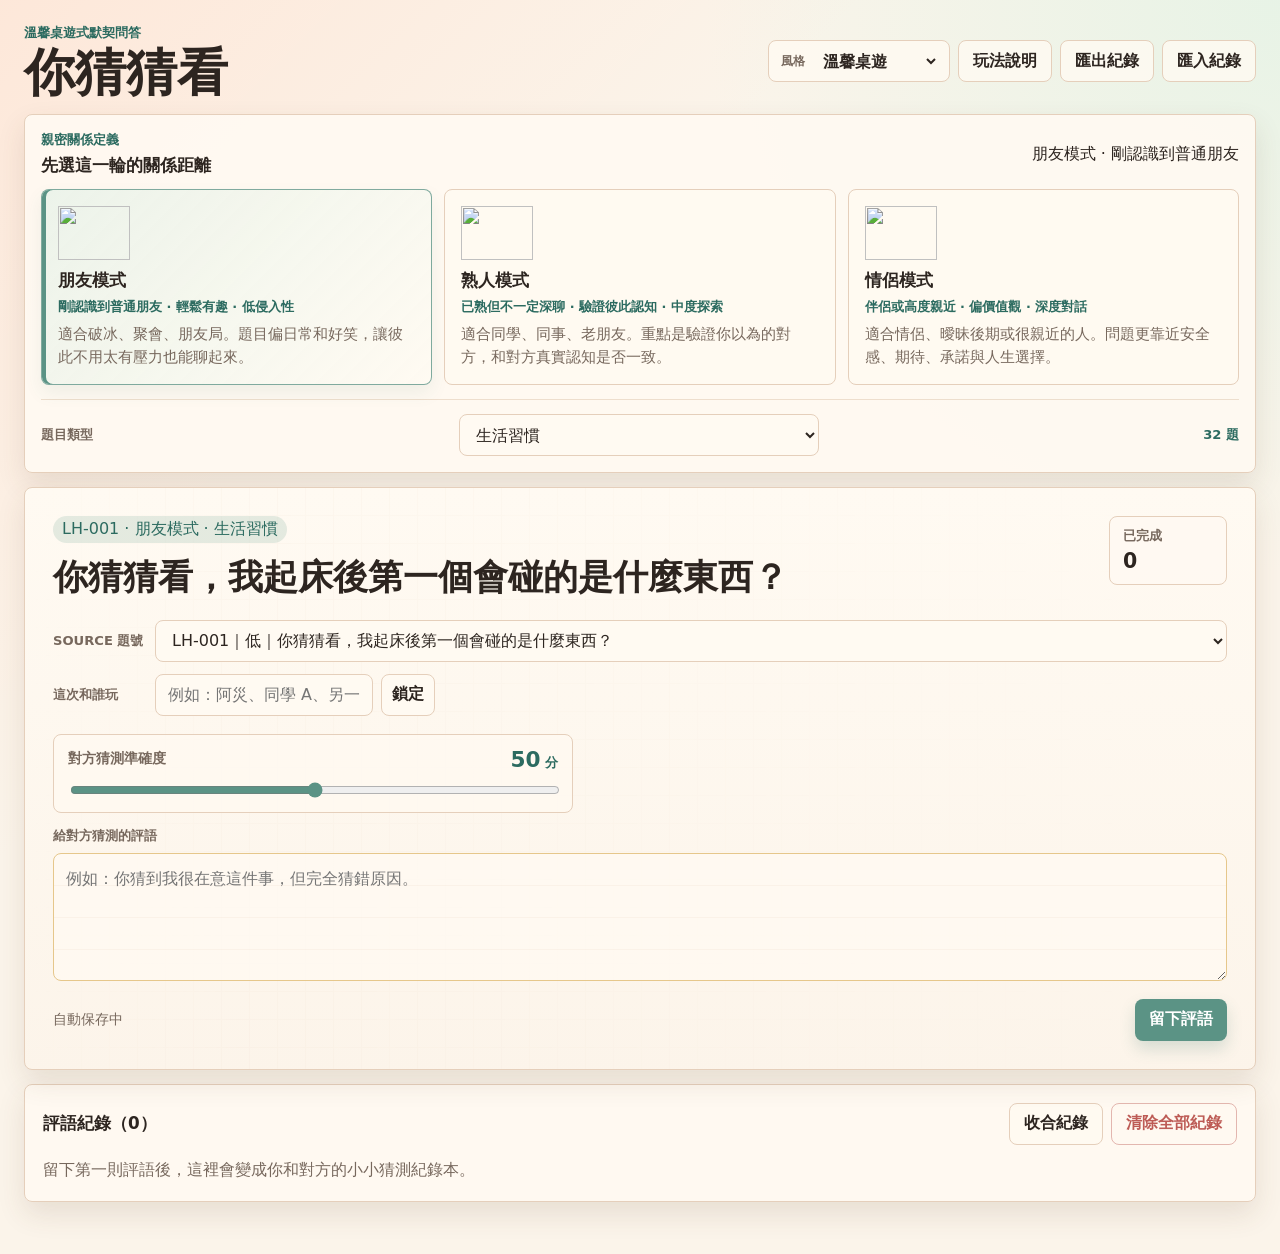
==== commit de24cb22: "AI-edited: Fix and organize comment history Model: GPT-5  Reasoning: not exposed" ====
--- a/index.html
+++ b/index.html
@@ -107,7 +107,10 @@
 
               <div class="session-row">
                 <label for="partnerName">這次和誰玩</label>
-                <input id="partnerName" type="text" maxlength="24" placeholder="例如：阿災、同學 A、另一半" />
+                <div class="session-input-group">
+                  <input id="partnerName" type="text" maxlength="24" placeholder="例如：阿災、同學 A、另一半" />
+                  <button class="tiny-button" id="partnerLockBtn" type="button">鎖定</button>
+                </div>
               </div>
 
               <div class="round-tools">
@@ -132,7 +135,10 @@
             <article class="tool-panel wide-panel">
               <div class="section-head">
                 <h2 id="historyTitle">評語紀錄</h2>
-                <button class="danger-button" id="clearRoundsBtn" type="button">清除紀錄</button>
+                <div class="history-actions">
+                  <button class="ghost-button" id="toggleHistoryBtn" type="button" aria-expanded="true">收合紀錄</button>
+                  <button class="danger-button" id="clearRoundsBtn" type="button">清除全部紀錄</button>
+                </div>
               </div>
               <div class="history-list" id="historyList"></div>
             </article>
--- a/styles.css
+++ b/styles.css
@@ -507,6 +507,13 @@
   font-size: 1.05rem;
 }
 
+.history-actions {
+  display: flex;
+  flex-wrap: wrap;
+  gap: 8px;
+  justify-content: flex-end;
+}
+
 .game-board {
   display: block;
 }
@@ -596,6 +603,12 @@
   margin-bottom: 16px;
 }
 
+.session-input-group {
+  display: grid;
+  grid-template-columns: minmax(0, 1fr) auto;
+  gap: 8px;
+}
+
 .session-row label {
   color: var(--muted);
   font-size: 0.82rem;
@@ -756,6 +769,24 @@
   max-height: 370px;
   overflow: auto;
   padding-right: 4px;
+}
+
+.history-group {
+  display: grid;
+  gap: 10px;
+}
+
+.history-group > h3 {
+  position: sticky;
+  top: 0;
+  z-index: 1;
+  margin: 0;
+  padding: 8px 10px;
+  border: 1px solid var(--line);
+  border-radius: 999px;
+  background: color-mix(in srgb, var(--surface-3), transparent 8%);
+  color: var(--brand-strong);
+  font-size: 0.86rem;
 }
 
 .question-item,
@@ -1000,6 +1031,10 @@
     margin-bottom: 12px;
   }
 
+  .session-input-group {
+    grid-template-columns: 1fr;
+  }
+
   .score-slider {
     width: 100%;
   }
